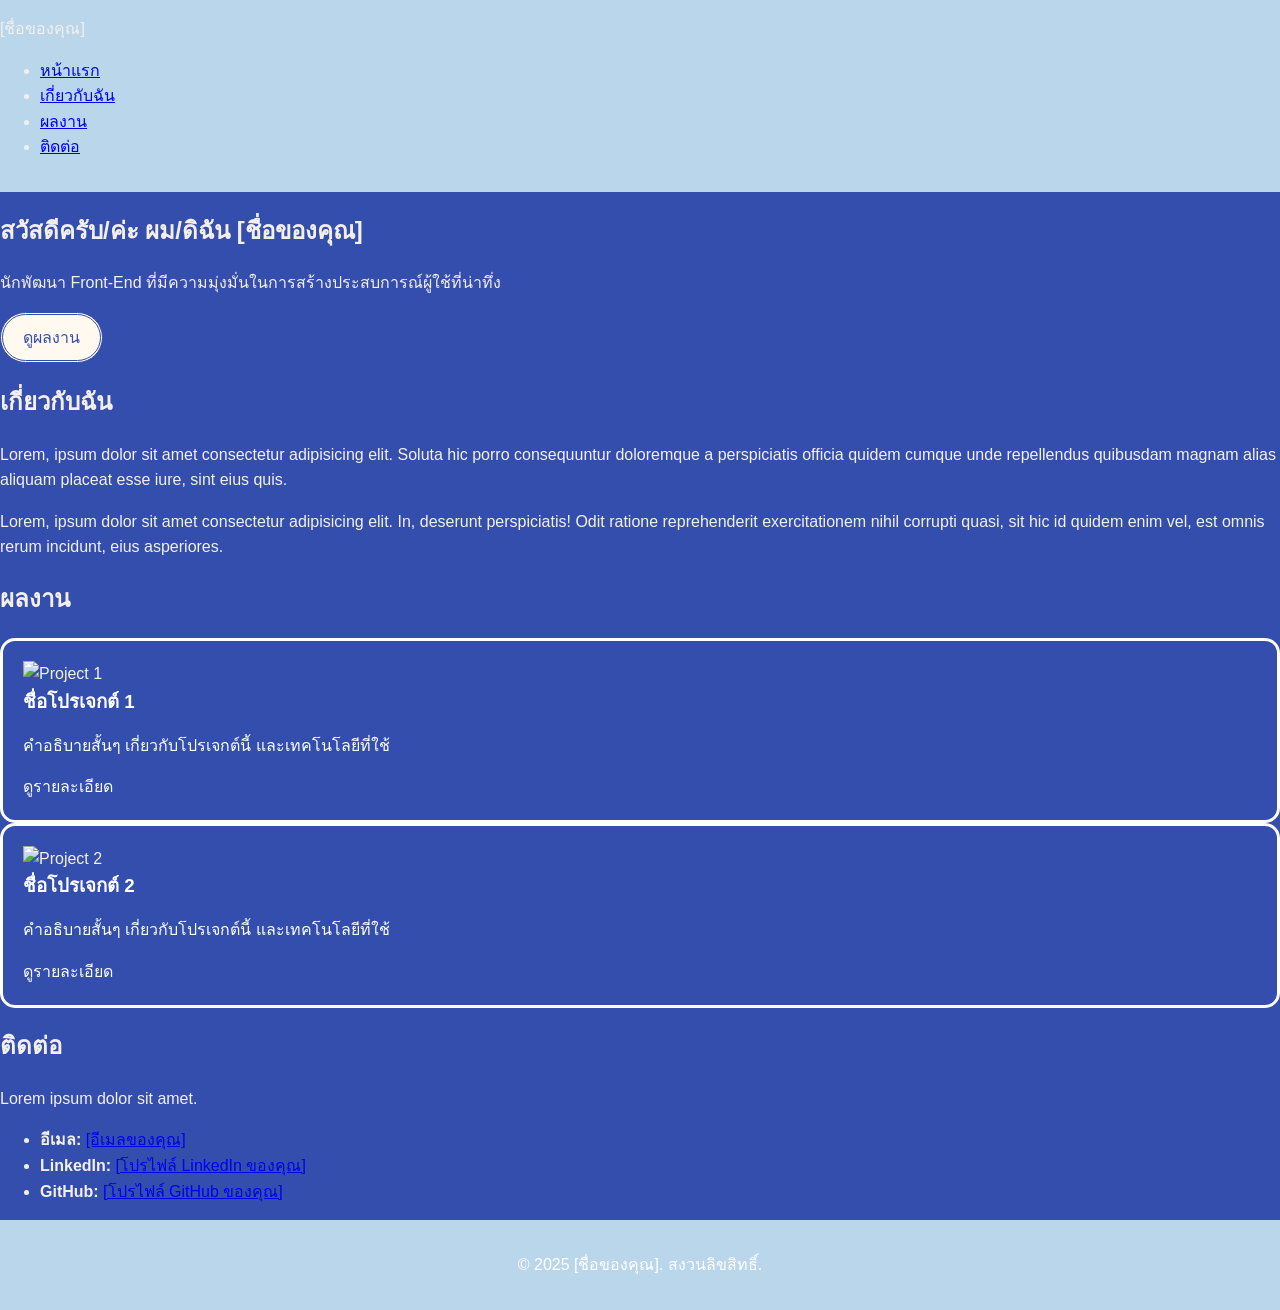
==== index.html @ f8483482 "Update index.html" ====
<!DOCTYPE html>
<html lang="th">
<head>
    <meta charset="UTF-8">
    <meta name="viewport" content="width=device-width, initial-scale=1.0">
    <title>Portfolio ของ [ชื่อของคุณ]</title>
    <link rel="stylesheet" href="Style.css">
</head>
<body>
    <header>
        <nav>
            <div class="logo">[ชื่อของคุณ]</div>
            <ul>
                <li><a href="#home" class="active">หน้าแรก</a></li>
                <li><a href="#about">เกี่ยวกับฉัน</a></li>
                <li><a href="#portfolio">ผลงาน</a></li>
                <li><a href="#contact">ติดต่อ</a></li>
            </ul>
        </nav>
    </header>

    <main>
        <section id="home" class="hero">
            <div class="hero-content">
                <h1>สวัสดีครับ/ค่ะ ผม/ดิฉัน [ชื่อของคุณ]</h1>
                <p>นักพัฒนา Front-End ที่มีความมุ่งมั่นในการสร้างประสบการณ์ผู้ใช้ที่น่าทึ่ง</p>
                <a href="#portfolio" class="button">ดูผลงาน</a>
            </div>
        </section>

        <section id="about" class="about">
            <h2>เกี่ยวกับฉัน</h2>
            <p>Lorem, ipsum dolor sit amet consectetur adipisicing elit. Soluta hic porro consequuntur doloremque a perspiciatis officia quidem cumque unde repellendus quibusdam magnam alias aliquam placeat esse iure, sint eius quis.</p>
            <p>Lorem, ipsum dolor sit amet consectetur adipisicing elit. In, deserunt perspiciatis! Odit ratione reprehenderit exercitationem nihil corrupti quasi, sit hic id quidem enim vel, est omnis rerum incidunt, eius asperiores.</p>
            </section>

        <section id="portfolio" class="portfolio">
            <h2>ผลงาน</h2>
            <div class="projects-grid">
                <div class="project-card">
                    <img src="placeholder.png" alt="Project 1">
                    <h3>ชื่อโปรเจกต์ 1</h3>
                    <p>คำอธิบายสั้นๆ เกี่ยวกับโปรเจกต์นี้ และเทคโนโลยีที่ใช้</p>
                    <a href="#" target="_blank">ดูรายละเอียด</a> </div>
                <div class="project-card">
                    <img src="placeholder.png" alt="Project 2">
                    <h3>ชื่อโปรเจกต์ 2</h3>
                    <p>คำอธิบายสั้นๆ เกี่ยวกับโปรเจกต์นี้ และเทคโนโลยีที่ใช้</p>
                    <a href="#" target="_blank">ดูรายละเอียด</a> </div>
                </div>
        </section>

        <section id="contact" class="contact">
            <h2>ติดต่อ</h2>
            <p>Lorem ipsum dolor sit amet.</p>
            <ul>
                <li><strong>อีเมล:</strong> <a href="mailto:[อีเมลของคุณ]">[อีเมลของคุณ]</a></li>
                <li><strong>LinkedIn:</strong> <a href="[ลิงก์ LinkedIn ของคุณ]" target="_blank">[โปรไฟล์ LinkedIn ของคุณ]</a></li>
                <li><strong>GitHub:</strong> <a href="[ลิงก์ GitHub ของคุณ]" target="_blank">[โปรไฟล์ GitHub ของคุณ]</a></li>
                </ul>
        </section>
    </main>

    <footer>
        <p>&copy; 2025 [ชื่อของคุณ]. สงวนลิขสิทธิ์.</p>
    </footer>

    <script>
        // JavaScript สำหรับการ Highlight Navigation
        const navLinks = document.querySelectorAll('nav ul li a');

        navLinks.forEach(link => {
            link.addEventListener('click', function(event) {
                // ลบ class 'active' จากลิงก์ทั้งหมด
                navLinks.forEach(otherLink => otherLink.classList.remove('active'));
                // เพิ่ม class 'active' ให้กับลิงก์ที่ถูกคลิก
                this.classList.add('active');

                // หากต้องการให้เลื่อนไปยังส่วนต่างๆ เมื่อคลิกที่ Nav Bar (Smooth Scrolling)
                const targetId = this.getAttribute('href');
                const targetElement = document.querySelector(targetId);
                if (targetElement) {
                    event.preventDefault(); // ป้องกันการกระโดดไปยังตำแหน่งทันที
                    targetElement.scrollIntoView({ behavior: 'smooth' });
                }
            });
        });

        // Highlight Nav Bar เมื่อเลื่อนหน้าจอ (Optional)
        window.addEventListener('scroll', () => {
            const sections = document.querySelectorAll('section');
            const navHeight = document.querySelector('nav').offsetHeight;
            const scrollY = window.scrollY;

            sections.forEach(section => {
                const sectionTop = section.offsetTop - navHeight;
                const sectionHeight = section.offsetHeight;
                const sectionId = section.getAttribute('id');
                const correspondingLink = document.querySelector(`nav ul li a[href="#${sectionId}"]`);

                if (scrollY >= sectionTop && scrollY < sectionTop + sectionHeight) {
                    navLinks.forEach(link => link.classList.remove('active'));
                    if (correspondingLink) {
                        correspondingLink.classList.add('active');
                    }
                }
            });
        });
    </script>
</body>
</html>
---- Style.css ----
*{
    box-sizing: border-box;
}

body {
    font-family: "Oswald", sans-serif;
    margin: 0;
    padding: 0;
    background-color: #334eac;
    color: #F5EfEb;
    line-height: 1.6;
    overflow-x: hidden;
}

.container {
    max-width: 1200px;
    margin: 0 auto;
    padding: 20px
}

header {
    background-color: #bad6eb;
    padding: 1rem 0;
    position: sticky;
    top: 0;
    z-index: 100;
}

.navbar ul {
    list-style: none;
    margin: 0;
    display:flex;
}

.navbar ul li {
    margin: 0 13px
}

.navbar ul li a {
    color: #ffffff;
    text-decoration: none;
    border-radius: 5px;
    background-color: 0.3s ease;
}

.navbar ul li a:hover {
    color: #334eac;
}

.navbar ul li.active a {
    color:#334eac;
}

.icon {
    margin-left: auto;
}

.icon img{
    display: grid;
    width: 50px;
    height: 50px;
    border-radius: 50px;
    text-align: right;
}

.main-home { 
    background-color: #fff9ef;
    padding: 80px 0;
    text-align: center;
}

.main-home h1 {
    color: #334eac;
    font-size: 2.5rem;
    margin-bottom: 15px;
}

.main-home p {
    font-size: 1.1rem;
    color: #bad6eb;
    margin-bottom: 15px;    
}

.button {
    display: inline-block;
    background-color: #fff9ef;
    color: #334eac;
    padding: 10px 20px;
    text-decoration: none;
    border-style:double;
    border-radius: 50px;
    border-color: #334eac;
}

.button:hover {
    background-color: #334eac;
    color: #ffffff;
    border-style: double;
    border-color: #ffffff;
    border-radius: 50px;
}

.main-work {
    padding: 60px 0;
    color: #ffffff;
    text-align: center;
    font-size: 1.5rem;
}

.main-contact h2,
.main-about h2,
.main-more h2 {
    text-align: center;
    margin-bottom: 20px;
    font-size: 2rem;
    color:#334eac;
}

.project-grid {
    display: grid;
    grid-template-columns: repeat(2, 1fr);
    gap: 30px;
    margin-top: 20px;
}

.project-card {
    background-color: #334eac;
    border-color: #ffffff;
    border-style: solid;
    padding: 20px;
    border-radius: 15px;
}

.project-card h3 {
    color: #ffffff;
    margin-top: 0;
    margin-bottom: 10px;
}

.project-card p {
    color: #ffffff;
}

.project-card a {
    text-decoration: none;
    color: #ffffff;
}

.project-card a:hover {
    color: #bad6eb;
}

.project-picture img{
    border-radius: 20px;
    max-width: 100%;
    height: 300px;
    text-align: center;
}

.main-about {
    padding: 60px 0;
    background-color: #ffffff;
    color: #334eac;
}

.main-about .container p {
    line-height: 1.8;
}

footer {
    background-color: #bad6eb;
    color: #ffffff;
    text-align: center;
    padding: 1rem ;
    bottom: 0;
    width: 100%;
}

.main-contact ul{
    list-style: none;
    padding: 0;
    margin: 0;
    justify-content: center;
    text-align: center;
}

.main-contact ul li a{
    text-decoration: none;
    color: #334eac
}

.main-contact {
    background-color: #ffffff;
}

.main-contact ul li a:hover {
    color: #bad6eb;
}
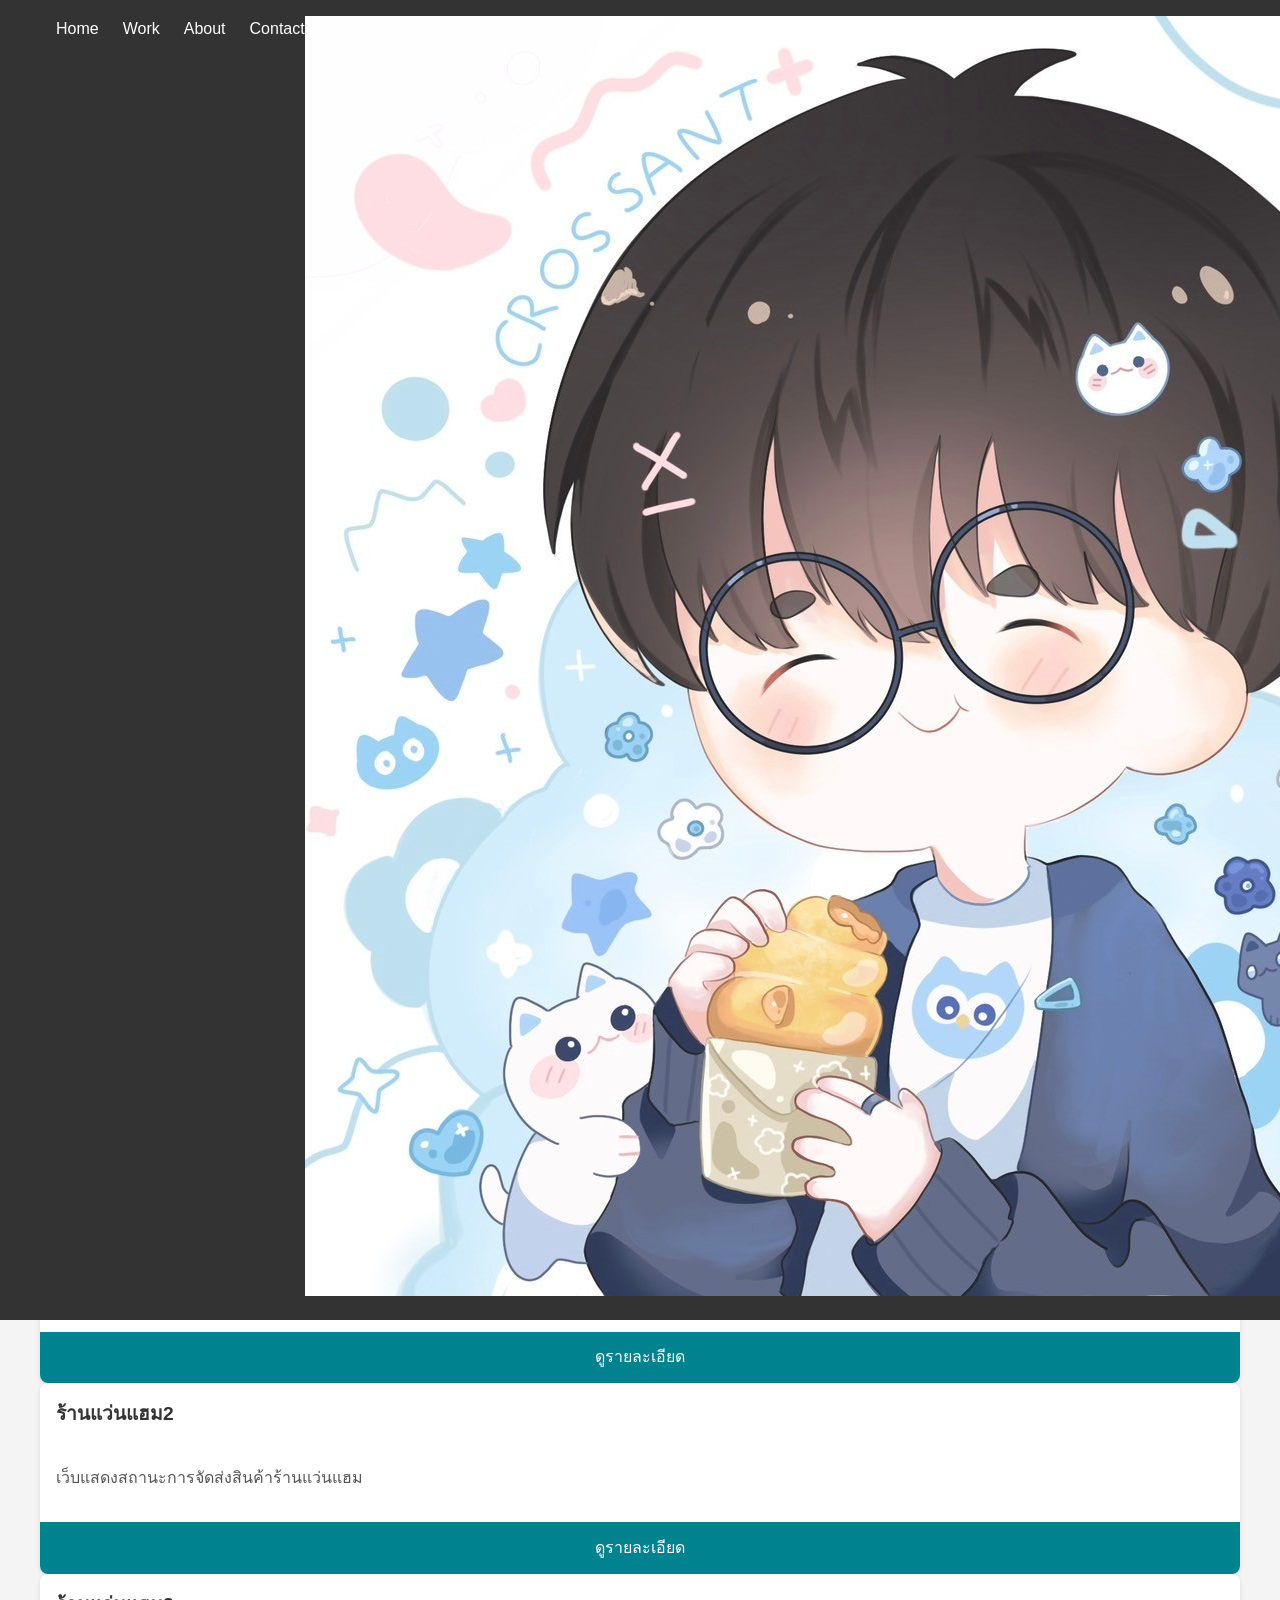
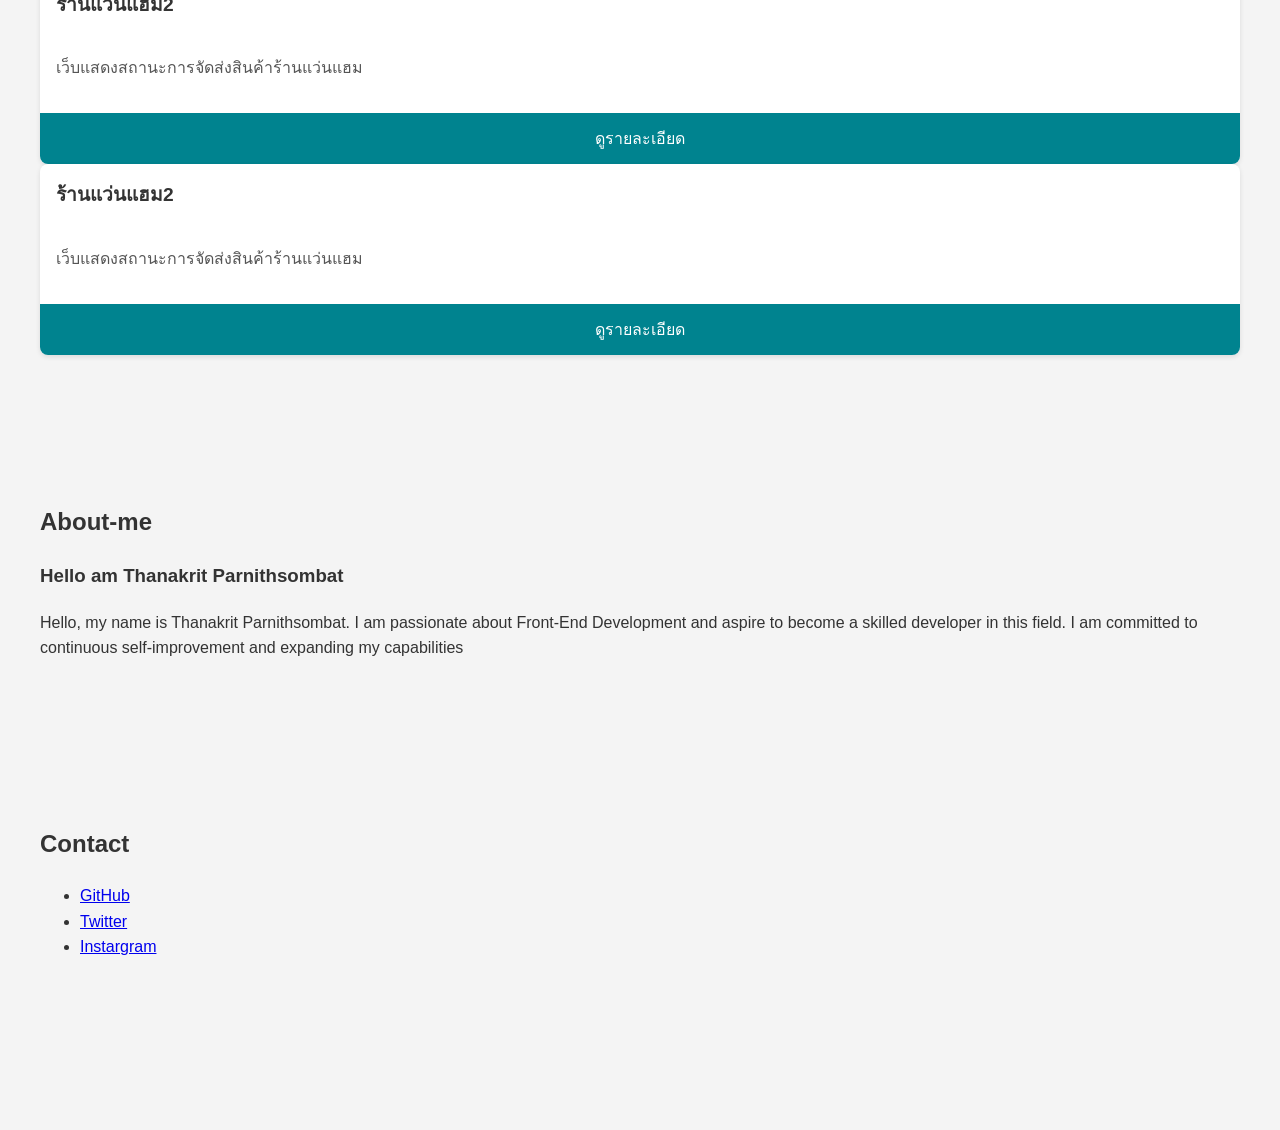
==== commit ffee3771: "Update index.html" ====
--- a/index.html
+++ b/index.html
@@ -1,111 +1,115 @@
 <!DOCTYPE html>
-<html lang="th">
+<html lang="en">
 <head>
     <meta charset="UTF-8">
     <meta name="viewport" content="width=device-width, initial-scale=1.0">
-    <title>Portfolio ของ [ชื่อของคุณ]</title>
     <link rel="stylesheet" href="Style.css">
+    <title>Portfolio</title>
 </head>
 <body>
     <header>
-        <nav>
-            <div class="logo">[ชื่อของคุณ]</div>
+        <nav class="navbar">
             <ul>
-                <li><a href="#home" class="active">หน้าแรก</a></li>
-                <li><a href="#about">เกี่ยวกับฉัน</a></li>
-                <li><a href="#portfolio">ผลงาน</a></li>
-                <li><a href="#contact">ติดต่อ</a></li>
+                <li><a href="#home">Home</a></li>
+                <li><a href="#work">Work</a></li>
+                <li><a href="#about">About</a></li>
+                <li><a href="#contact">Contact</a></li>
+                <div class="icon">
+                    <img src="Profile.jpg" alt="">
+                </div>
             </ul>
         </nav>
     </header>
 
     <main>
-        <section id="home" class="hero">
-            <div class="hero-content">
-                <h1>สวัสดีครับ/ค่ะ ผม/ดิฉัน [ชื่อของคุณ]</h1>
-                <p>นักพัฒนา Front-End ที่มีความมุ่งมั่นในการสร้างประสบการณ์ผู้ใช้ที่น่าทึ่ง</p>
-                <a href="#portfolio" class="button">ดูผลงาน</a>
+
+        <section id="home" class="main-home">
+            <div class="container">
+                <h1>Hello This My Portfolio</h1>
+                <p>I am eager to pursue a career as a Front-End Developer and am committed to continuous learning and skill enhancement.</p>
+                <a href="#work" class="button">ผลงาน</a>
+            </div>
+        </section>  
+    
+        <section id="work" class="main-work">
+            <h2>My Project</h2>
+            <div class="container">
+                <div class="project-grid">
+                    <div class="project-card">
+                        <h3>ร้านแว่นแฮม</h3>
+                        <div class="project-picture">
+                            <img src="image.png" alt="" >
+                        </div>
+                        <p>เว็บแสดงสถานะการจัดส่งสินค้าร้านแว่นแฮม</p>
+                        <a href="https://surl.lu/mtkzwb">ดูรายละเอียด</a>
+                    </div>
+                    <div class="project-card">
+                        <h3>ร้านแว่นแฮม2</h3>
+                        <p>เว็บแสดงสถานะการจัดส่งสินค้าร้านแว่นแฮม</p>
+                        <a href="">ดูรายละเอียด</a>
+                    </div>
+                    <div class="project-card">
+                        <h3>ร้านแว่นแฮม2</h3>
+                        <p>เว็บแสดงสถานะการจัดส่งสินค้าร้านแว่นแฮม</p>
+                        <a href="">ดูรายละเอียด</a>
+                    </div>
+                    <div class="project-card">
+                        <h3>ร้านแว่นแฮม2</h3>
+                        <p>เว็บแสดงสถานะการจัดส่งสินค้าร้านแว่นแฮม</p>
+                        <a href="">ดูรายละเอียด</a>
+                    </div>
+                </div>
             </div>
         </section>
-
-        <section id="about" class="about">
-            <h2>เกี่ยวกับฉัน</h2>
-            <p>Lorem, ipsum dolor sit amet consectetur adipisicing elit. Soluta hic porro consequuntur doloremque a perspiciatis officia quidem cumque unde repellendus quibusdam magnam alias aliquam placeat esse iure, sint eius quis.</p>
-            <p>Lorem, ipsum dolor sit amet consectetur adipisicing elit. In, deserunt perspiciatis! Odit ratione reprehenderit exercitationem nihil corrupti quasi, sit hic id quidem enim vel, est omnis rerum incidunt, eius asperiores.</p>
-            </section>
-
-        <section id="portfolio" class="portfolio">
-            <h2>ผลงาน</h2>
-            <div class="projects-grid">
-                <div class="project-card">
-                    <img src="placeholder.png" alt="Project 1">
-                    <h3>ชื่อโปรเจกต์ 1</h3>
-                    <p>คำอธิบายสั้นๆ เกี่ยวกับโปรเจกต์นี้ และเทคโนโลยีที่ใช้</p>
-                    <a href="#" target="_blank">ดูรายละเอียด</a> </div>
-                <div class="project-card">
-                    <img src="placeholder.png" alt="Project 2">
-                    <h3>ชื่อโปรเจกต์ 2</h3>
-                    <p>คำอธิบายสั้นๆ เกี่ยวกับโปรเจกต์นี้ และเทคโนโลยีที่ใช้</p>
-                    <a href="#" target="_blank">ดูรายละเอียด</a> </div>
-                </div>
+    
+        <section id="about" class="main-about">
+            <div class="container">
+                <h2>About-me</h2>
+                <h3>Hello am Thanakrit Parnithsombat</h3>
+                <p>Hello, my name is Thanakrit Parnithsombat. 
+                    I am passionate about Front-End Development and aspire to become a 
+                    skilled developer in this field. I am committed to continuous self-improvement 
+                    and expanding my capabilities</p>
+            </div>
         </section>
-
-        <section id="contact" class="contact">
-            <h2>ติดต่อ</h2>
-            <p>Lorem ipsum dolor sit amet.</p>
-            <ul>
-                <li><strong>อีเมล:</strong> <a href="mailto:[อีเมลของคุณ]">[อีเมลของคุณ]</a></li>
-                <li><strong>LinkedIn:</strong> <a href="[ลิงก์ LinkedIn ของคุณ]" target="_blank">[โปรไฟล์ LinkedIn ของคุณ]</a></li>
-                <li><strong>GitHub:</strong> <a href="[ลิงก์ GitHub ของคุณ]" target="_blank">[โปรไฟล์ GitHub ของคุณ]</a></li>
+ 
+        <section id="contact" class="main-contact">
+            <div class="container">
+                <h2>Contact</h2>
+                <ul>
+                    <li><a href="https://github.com/SEAOtter25">GitHub</a></li>
+                    <li><a href="https://x.com/_SEA_0tter">Twitter</a></li>
+                    <li><a href="https://www.instagram.com/most_th.p/">Instargram</a></li>
                 </ul>
+            </div>
         </section>
+    
     </main>
 
     <footer>
-        <p>&copy; 2025 [ชื่อของคุณ]. สงวนลิขสิทธิ์.</p>
+        <div class="container">
+            <p>&copy; 2025 Thanakrit.All rights reserved.</p>
+        </div>
     </footer>
 
     <script>
-        // JavaScript สำหรับการ Highlight Navigation
-        const navLinks = document.querySelectorAll('nav ul li a');
+        const navLinks = document.querySelectorAll('.navbar a');
 
         navLinks.forEach(link => {
-            link.addEventListener('click', function(event) {
-                // ลบ class 'active' จากลิงก์ทั้งหมด
-                navLinks.forEach(otherLink => otherLink.classList.remove('active'));
-                // เพิ่ม class 'active' ให้กับลิงก์ที่ถูกคลิก
-                this.classList.add('active');
-
-                // หากต้องการให้เลื่อนไปยังส่วนต่างๆ เมื่อคลิกที่ Nav Bar (Smooth Scrolling)
-                const targetId = this.getAttribute('href');
-                const targetElement = document.querySelector(targetId);
-                if (targetElement) {
-                    event.preventDefault(); // ป้องกันการกระโดดไปยังตำแหน่งทันที
-                    targetElement.scrollIntoView({ behavior: 'smooth' });
-                }
+            link.addEventListener('click', function() {
+                navLinks.forEach(otherLink => {
+                    otherLink.parentElement.classList.remove('active');
+                });
+                this.parentElement.classList.add('active');
             });
         });
-
-        // Highlight Nav Bar เมื่อเลื่อนหน้าจอ (Optional)
-        window.addEventListener('scroll', () => {
-            const sections = document.querySelectorAll('section');
-            const navHeight = document.querySelector('nav').offsetHeight;
-            const scrollY = window.scrollY;
-
-            sections.forEach(section => {
-                const sectionTop = section.offsetTop - navHeight;
-                const sectionHeight = section.offsetHeight;
-                const sectionId = section.getAttribute('id');
-                const correspondingLink = document.querySelector(`nav ul li a[href="#${sectionId}"]`);
-
-                if (scrollY >= sectionTop && scrollY < sectionTop + sectionHeight) {
-                    navLinks.forEach(link => link.classList.remove('active'));
-                    if (correspondingLink) {
-                        correspondingLink.classList.add('active');
-                    }
-                }
-            });
+        document.addEventListener('DOMContentLoaded', () => {
+            const aboutLink = document.querySelector('.navbar li a[href="#home"]');
+            if (aboutLink) {
+                aboutLink.parentElement.classList.add('active');
+            }
         });
     </script>
+    
 </body>
 </html>
--- a/Style.css
+++ b/Style.css
@@ -1,198 +1,218 @@
-*{
-    box-sizing: border-box;
-}
-
 body {
-    font-family: "Oswald", sans-serif;
+    font-family: 'Segoe UI', Tahoma, Geneva, Verdana, sans-serif;
     margin: 0;
     padding: 0;
-    background-color: #334eac;
-    color: #F5EfEb;
+    background-color: #f4f4f4;
+    color: #333;
     line-height: 1.6;
-    overflow-x: hidden;
-}
-
-.container {
-    max-width: 1200px;
-    margin: 0 auto;
-    padding: 20px
 }
 
 header {
-    background-color: #bad6eb;
+    background-color: #333;
+    color: #fff;
     padding: 1rem 0;
-    position: sticky;
-    top: 0;
+    position: fixed;
+    width: 100%;
     z-index: 100;
 }
 
-.navbar ul {
-    list-style: none;
-    margin: 0;
-    display:flex;
-}
-
-.navbar ul li {
-    margin: 0 13px
-}
-
-.navbar ul li a {
-    color: #ffffff;
-    text-decoration: none;
-    border-radius: 5px;
-    background-color: 0.3s ease;
-}
-
-.navbar ul li a:hover {
-    color: #334eac;
-}
-
-.navbar ul li.active a {
-    color:#334eac;
-}
-
-.icon {
-    margin-left: auto;
-}
-
-.icon img{
-    display: grid;
-    width: 50px;
-    height: 50px;
-    border-radius: 50px;
-    text-align: right;
-}
-
-.main-home { 
-    background-color: #fff9ef;
-    padding: 80px 0;
-    text-align: center;
-}
-
-.main-home h1 {
-    color: #334eac;
-    font-size: 2.5rem;
-    margin-bottom: 15px;
-}
-
-.main-home p {
-    font-size: 1.1rem;
-    color: #bad6eb;
-    margin-bottom: 15px;    
-}
-
-.button {
-    display: inline-block;
-    background-color: #fff9ef;
-    color: #334eac;
-    padding: 10px 20px;
-    text-decoration: none;
-    border-style:double;
-    border-radius: 50px;
-    border-color: #334eac;
-}
-
-.button:hover {
-    background-color: #334eac;
-    color: #ffffff;
-    border-style: double;
-    border-color: #ffffff;
-    border-radius: 50px;
-}
-
-.main-work {
-    padding: 60px 0;
-    color: #ffffff;
-    text-align: center;
+nav {
+    display: flex;
+    justify-content: space-between;
+    align-items: center;
+    padding: 0 2rem;
+}
+
+.logo {
     font-size: 1.5rem;
-}
-
-.main-contact h2,
-.main-about h2,
-.main-more h2 {
-    text-align: center;
-    margin-bottom: 20px;
-    font-size: 2rem;
-    color:#334eac;
-}
-
-.project-grid {
-    display: grid;
-    grid-template-columns: repeat(2, 1fr);
-    gap: 30px;
-    margin-top: 20px;
-}
-
-.project-card {
-    background-color: #334eac;
-    border-color: #ffffff;
-    border-style: solid;
-    padding: 20px;
-    border-radius: 15px;
-}
-
-.project-card h3 {
-    color: #ffffff;
-    margin-top: 0;
-    margin-bottom: 10px;
-}
-
-.project-card p {
-    color: #ffffff;
-}
-
-.project-card a {
-    text-decoration: none;
-    color: #ffffff;
-}
-
-.project-card a:hover {
-    color: #bad6eb;
-}
-
-.project-picture img{
-    border-radius: 20px;
-    max-width: 100%;
-    height: 300px;
-    text-align: center;
-}
-
-.main-about {
-    padding: 60px 0;
-    background-color: #ffffff;
-    color: #334eac;
-}
-
-.main-about .container p {
-    line-height: 1.8;
-}
-
-footer {
-    background-color: #bad6eb;
-    color: #ffffff;
-    text-align: center;
-    padding: 1rem ;
-    bottom: 0;
-    width: 100%;
-}
-
-.main-contact ul{
+    font-weight: bold;
+}
+
+nav ul {
     list-style: none;
     padding: 0;
     margin: 0;
-    justify-content: center;
-    text-align: center;
-}
-
-.main-contact ul li a{
-    text-decoration: none;
-    color: #334eac
-}
-
-.main-contact {
-    background-color: #ffffff;
-}
-
-.main-contact ul li a:hover {
-    color: #bad6eb;
-}
+    display: flex;
+}
+
+nav ul li {
+    margin-left: 1.5rem;
+}
+
+nav ul li a {
+    color: #fff;
+    text-decoration: none;
+    transition: color 0.3s ease;
+}
+
+nav ul li a:hover,
+nav ul li a.active {
+    color: #fdd835; /* สีไฮไลท์ */
+}
+
+main {
+    padding-top: 60px; /* ชดเชยความสูงของ header ที่ fixed */
+}
+
+section {
+    padding: 4rem 2rem;
+    max-width: 1200px;
+    margin: 0 auto;
+}
+
+.hero {
+    background-color: #e0f7fa;
+    text-align: center;
+    padding: 6rem 2rem;
+}
+
+.hero-content h1 {
+    font-size: 2.5rem;
+    margin-bottom: 1rem;
+    color: #00838f;
+}
+
+.hero-content p {
+    font-size: 1.1rem;
+    color: #263238;
+    margin-bottom: 2rem;
+}
+
+.button {
+    display: inline-block;
+    background-color: #00838f;
+    color: #fff;
+    padding: 0.8rem 1.5rem;
+    text-decoration: none;
+    border-radius: 5px;
+    transition: background-color 0.3s ease;
+}
+
+.button:hover {
+    background-color: #005662;
+}
+
+.about h2,
+.portfolio h2,
+.contact h2 {
+    font-size: 2rem;
+    margin-bottom: 1.5rem;
+    text-align: center;
+}
+
+.projects-grid {
+    display: grid;
+    grid-template-columns: repeat(auto-fit, minmax(300px, 1fr));
+    gap: 2rem;
+    margin-top: 2rem;
+}
+
+.project-card {
+    background-color: #fff;
+    border-radius: 8px;
+    box-shadow: 0 2px 5px rgba(0, 0, 0, 0.1);
+    overflow: hidden;
+    transition: transform 0.3s ease-in-out;
+}
+
+.project-card:hover {
+    transform: translateY(-5px);
+}
+
+.project-card img {
+    width: 100%;
+    display: block;
+    height: auto; /* ปรับให้รูปภาพไม่ยืด */
+    aspect-ratio: 16 / 9; /* กำหนดอัตราส่วนภาพ (ถ้าต้องการ) */
+    object-fit: cover; /* ปรับให้รูปภาพครอบคลุมพื้นที่ */
+}
+
+.project-card h3 {
+    padding: 1rem;
+    margin-top: 0;
+    font-size: 1.2rem;
+}
+
+.project-card p {
+    padding: 0 1rem 1rem;
+    color: #555;
+}
+
+.project-card a {
+    display: block;
+    background-color: #00838f;
+    color: #fff;
+    text-align: center;
+    padding: 0.8rem 0;
+    text-decoration: none;
+    transition: background-color 0.3s ease;
+}
+
+.project-card a:hover {
+    background-color: #005662;
+}
+
+.contact ul {
+    list-style: none;
+    padding: 0;
+    text-align: center;
+}
+
+.contact ul li {
+    margin-bottom: 1rem;
+}
+
+.contact ul li a {
+    color: #00838f;
+    text-decoration: none;
+    transition: color 0.3s ease;
+}
+
+.contact ul li a:hover {
+    color: #005662;
+}
+
+footer {
+    background-color: #333;
+    color: #fff;
+    text-align: center;
+    padding: 1rem 0;
+    position: sticky; /* หรือ fixed แล้วแต่ความต้องการ */
+    bottom: 0;
+    width: 100%;
+}
+
+/* Responsive Design */
+@media (max-width: 768px) {
+    nav {
+        flex-direction: column;
+        align-items: flex-start;
+        padding: 1rem;
+    }
+
+    .logo {
+        margin-bottom: 1rem;
+    }
+
+    nav ul {
+        flex-direction: column;
+        width: 100%;
+    }
+
+    nav ul li {
+        margin-left: 0;
+        margin-bottom: 0.5rem;
+    }
+
+    .hero {
+        padding: 4rem 1rem;
+    }
+
+    .hero-content h1 {
+        font-size: 2rem;
+    }
+
+    .projects-grid {
+        grid-template-columns: 1fr;
+    }
+}
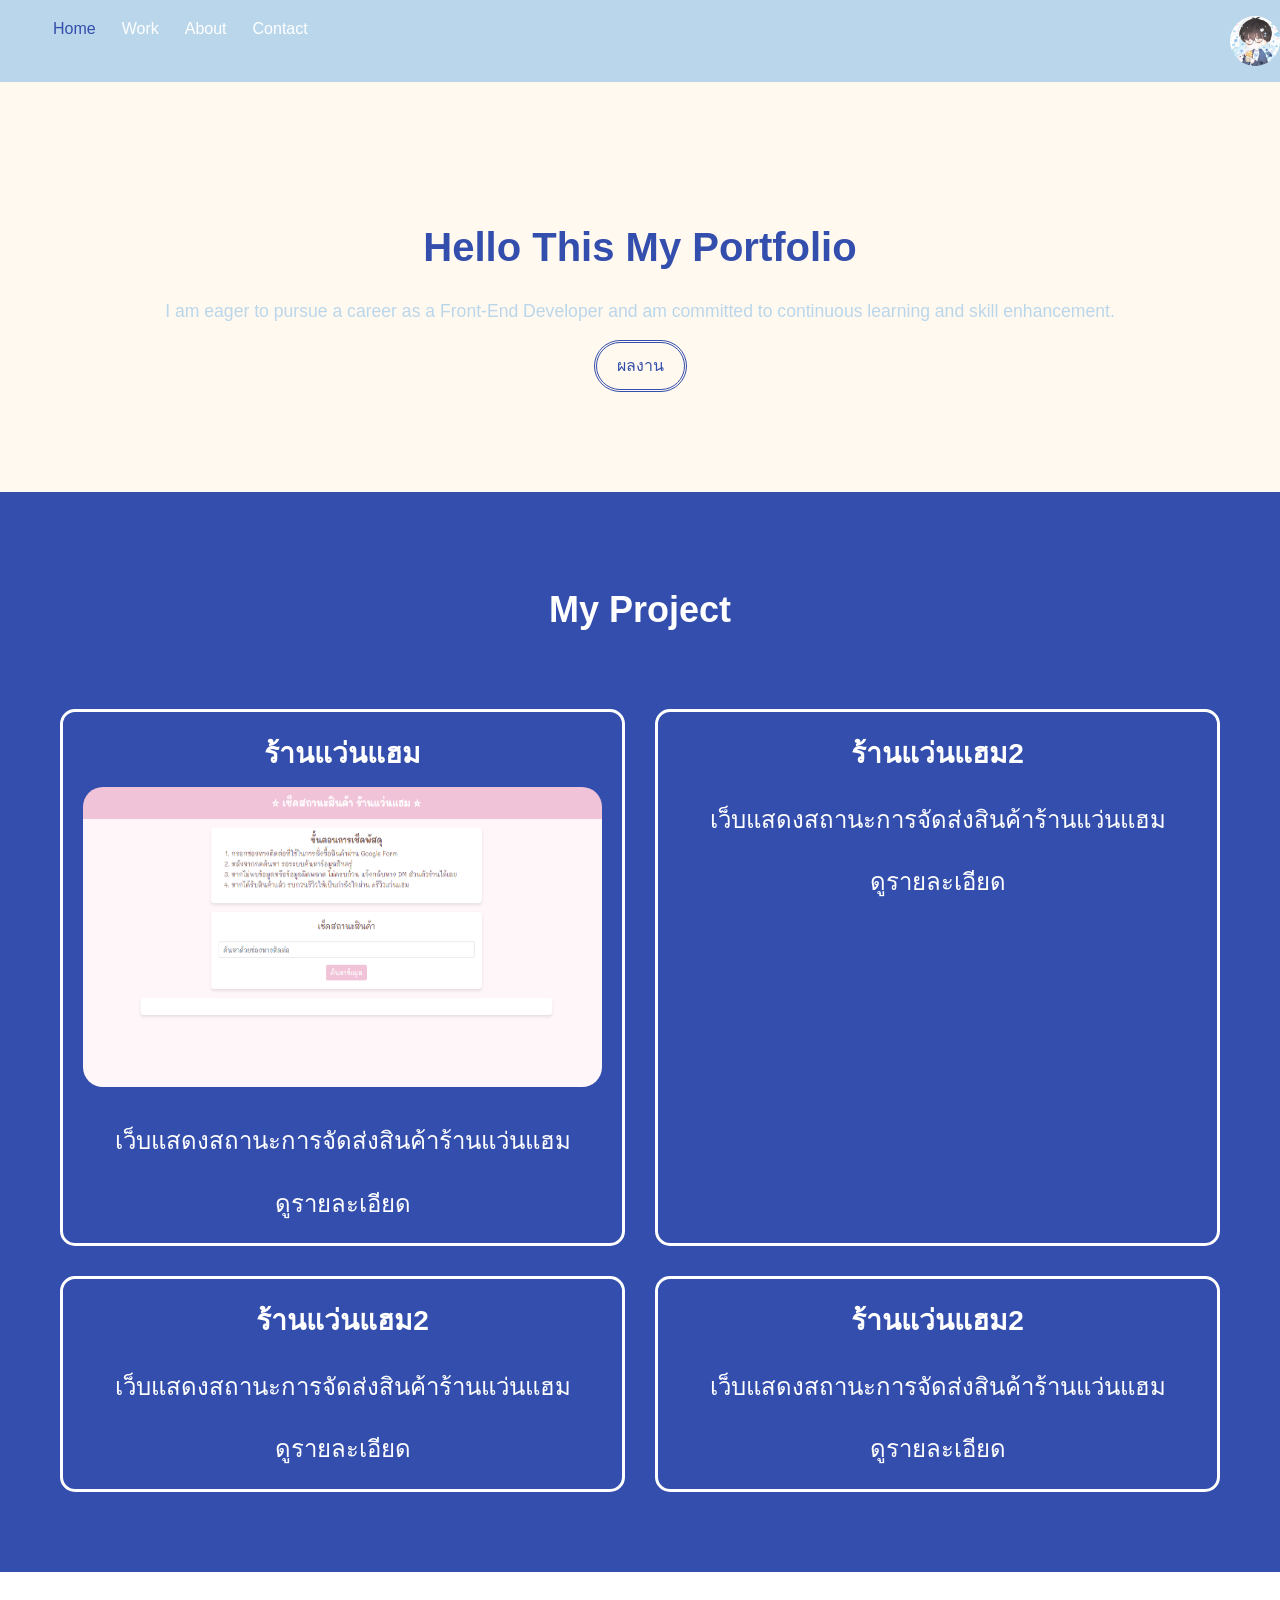
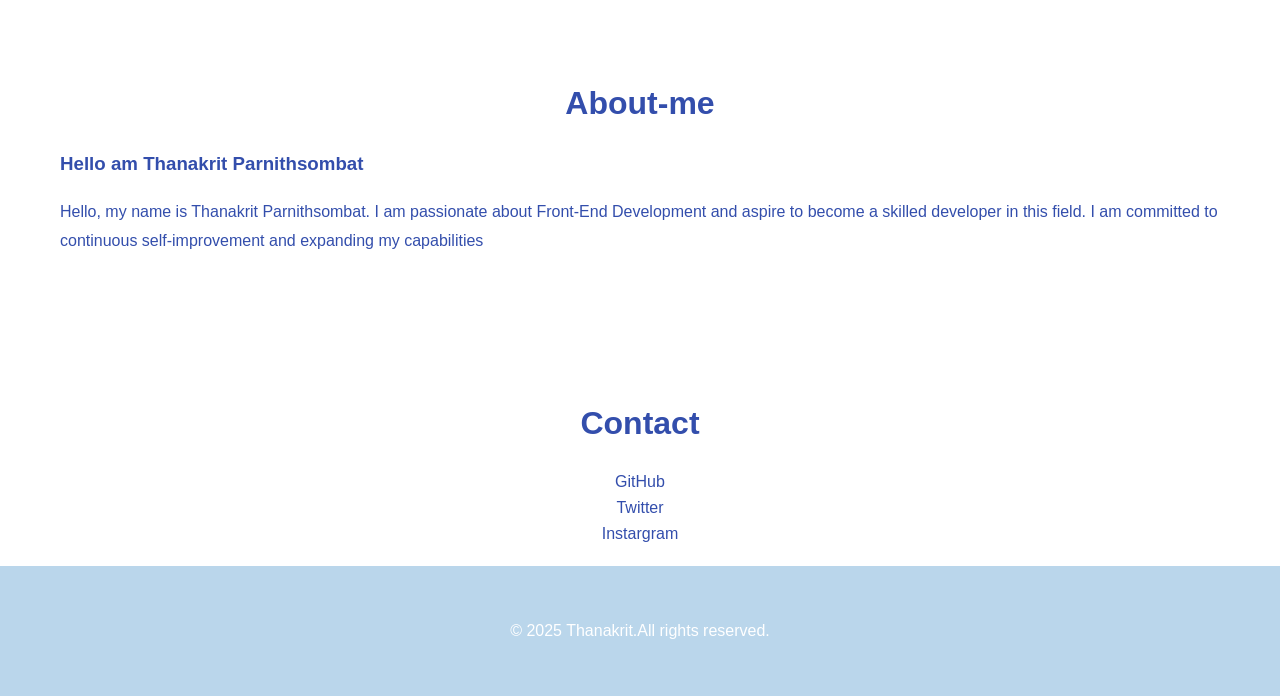
==== commit 94d74531: "Add files via upload" ====
--- a/index.html
+++ b/index.html
@@ -112,4 +112,4 @@
     </script>
     
 </body>
-</html>
+</html>
--- a/Style.css
+++ b/Style.css
@@ -1,218 +1,198 @@
+*{
+    box-sizing: border-box;
+}
+
 body {
-    font-family: 'Segoe UI', Tahoma, Geneva, Verdana, sans-serif;
+    font-family: "Oswald", sans-serif;
     margin: 0;
     padding: 0;
-    background-color: #f4f4f4;
-    color: #333;
+    background-color: #334eac;
+    color: #F5EfEb;
     line-height: 1.6;
+    overflow-x: hidden;
+}
+
+.container {
+    max-width: 1200px;
+    margin: 0 auto;
+    padding: 20px
 }
 
 header {
-    background-color: #333;
-    color: #fff;
+    background-color: #bad6eb;
     padding: 1rem 0;
-    position: fixed;
-    width: 100%;
+    position: sticky;
+    top: 0;
     z-index: 100;
 }
 
-nav {
-    display: flex;
-    justify-content: space-between;
-    align-items: center;
-    padding: 0 2rem;
+.navbar ul {
+    list-style: none;
+    margin: 0;
+    display:flex;
 }
 
-.logo {
-    font-size: 1.5rem;
-    font-weight: bold;
+.navbar ul li {
+    margin: 0 13px
 }
 
-nav ul {
-    list-style: none;
-    padding: 0;
-    margin: 0;
-    display: flex;
+.navbar ul li a {
+    color: #ffffff;
+    text-decoration: none;
+    border-radius: 5px;
+    background-color: 0.3s ease;
 }
 
-nav ul li {
-    margin-left: 1.5rem;
+.navbar ul li a:hover {
+    color: #334eac;
 }
 
-nav ul li a {
-    color: #fff;
-    text-decoration: none;
-    transition: color 0.3s ease;
+.navbar ul li.active a {
+    color:#334eac;
 }
 
-nav ul li a:hover,
-nav ul li a.active {
-    color: #fdd835; /* สีไฮไลท์ */
+.icon {
+    margin-left: auto;
 }
 
-main {
-    padding-top: 60px; /* ชดเชยความสูงของ header ที่ fixed */
+.icon img{
+    display: grid;
+    width: 50px;
+    height: 50px;
+    border-radius: 50px;
+    text-align: right;
 }
 
-section {
-    padding: 4rem 2rem;
-    max-width: 1200px;
-    margin: 0 auto;
+.main-home { 
+    background-color: #fff9ef;
+    padding: 80px 0;
+    text-align: center;
 }
 
-.hero {
-    background-color: #e0f7fa;
-    text-align: center;
-    padding: 6rem 2rem;
+.main-home h1 {
+    color: #334eac;
+    font-size: 2.5rem;
+    margin-bottom: 15px;
 }
 
-.hero-content h1 {
-    font-size: 2.5rem;
-    margin-bottom: 1rem;
-    color: #00838f;
-}
-
-.hero-content p {
+.main-home p {
     font-size: 1.1rem;
-    color: #263238;
-    margin-bottom: 2rem;
+    color: #bad6eb;
+    margin-bottom: 15px;    
 }
 
 .button {
     display: inline-block;
-    background-color: #00838f;
-    color: #fff;
-    padding: 0.8rem 1.5rem;
+    background-color: #fff9ef;
+    color: #334eac;
+    padding: 10px 20px;
     text-decoration: none;
-    border-radius: 5px;
-    transition: background-color 0.3s ease;
+    border-style:double;
+    border-radius: 50px;
+    border-color: #334eac;
 }
 
 .button:hover {
-    background-color: #005662;
+    background-color: #334eac;
+    color: #ffffff;
+    border-style: double;
+    border-color: #ffffff;
+    border-radius: 50px;
 }
 
-.about h2,
-.portfolio h2,
-.contact h2 {
+.main-work {
+    padding: 60px 0;
+    color: #ffffff;
+    text-align: center;
+    font-size: 1.5rem;
+}
+
+.main-contact h2,
+.main-about h2,
+.main-more h2 {
+    text-align: center;
+    margin-bottom: 20px;
     font-size: 2rem;
-    margin-bottom: 1.5rem;
+    color:#334eac;
+}
+
+.project-grid {
+    display: grid;
+    grid-template-columns: repeat(2, 1fr);
+    gap: 30px;
+    margin-top: 20px;
+}
+
+.project-card {
+    background-color: #334eac;
+    border-color: #ffffff;
+    border-style: solid;
+    padding: 20px;
+    border-radius: 15px;
+}
+
+.project-card h3 {
+    color: #ffffff;
+    margin-top: 0;
+    margin-bottom: 10px;
+}
+
+.project-card p {
+    color: #ffffff;
+}
+
+.project-card a {
+    text-decoration: none;
+    color: #ffffff;
+}
+
+.project-card a:hover {
+    color: #bad6eb;
+}
+
+.project-picture img{
+    border-radius: 20px;
+    max-width: 100%;
+    height: 300px;
     text-align: center;
 }
 
-.projects-grid {
-    display: grid;
-    grid-template-columns: repeat(auto-fit, minmax(300px, 1fr));
-    gap: 2rem;
-    margin-top: 2rem;
+.main-about {
+    padding: 60px 0;
+    background-color: #ffffff;
+    color: #334eac;
 }
 
-.project-card {
-    background-color: #fff;
-    border-radius: 8px;
-    box-shadow: 0 2px 5px rgba(0, 0, 0, 0.1);
-    overflow: hidden;
-    transition: transform 0.3s ease-in-out;
-}
-
-.project-card:hover {
-    transform: translateY(-5px);
-}
-
-.project-card img {
-    width: 100%;
-    display: block;
-    height: auto; /* ปรับให้รูปภาพไม่ยืด */
-    aspect-ratio: 16 / 9; /* กำหนดอัตราส่วนภาพ (ถ้าต้องการ) */
-    object-fit: cover; /* ปรับให้รูปภาพครอบคลุมพื้นที่ */
-}
-
-.project-card h3 {
-    padding: 1rem;
-    margin-top: 0;
-    font-size: 1.2rem;
-}
-
-.project-card p {
-    padding: 0 1rem 1rem;
-    color: #555;
-}
-
-.project-card a {
-    display: block;
-    background-color: #00838f;
-    color: #fff;
-    text-align: center;
-    padding: 0.8rem 0;
-    text-decoration: none;
-    transition: background-color 0.3s ease;
-}
-
-.project-card a:hover {
-    background-color: #005662;
-}
-
-.contact ul {
-    list-style: none;
-    padding: 0;
-    text-align: center;
-}
-
-.contact ul li {
-    margin-bottom: 1rem;
-}
-
-.contact ul li a {
-    color: #00838f;
-    text-decoration: none;
-    transition: color 0.3s ease;
-}
-
-.contact ul li a:hover {
-    color: #005662;
+.main-about .container p {
+    line-height: 1.8;
 }
 
 footer {
-    background-color: #333;
-    color: #fff;
+    background-color: #bad6eb;
+    color: #ffffff;
     text-align: center;
-    padding: 1rem 0;
-    position: sticky; /* หรือ fixed แล้วแต่ความต้องการ */
+    padding: 1rem ;
     bottom: 0;
     width: 100%;
 }
 
-/* Responsive Design */
-@media (max-width: 768px) {
-    nav {
-        flex-direction: column;
-        align-items: flex-start;
-        padding: 1rem;
-    }
+.main-contact ul{
+    list-style: none;
+    padding: 0;
+    margin: 0;
+    justify-content: center;
+    text-align: center;
+}
 
-    .logo {
-        margin-bottom: 1rem;
-    }
+.main-contact ul li a{
+    text-decoration: none;
+    color: #334eac
+}
 
-    nav ul {
-        flex-direction: column;
-        width: 100%;
-    }
+.main-contact {
+    background-color: #ffffff;
+}
 
-    nav ul li {
-        margin-left: 0;
-        margin-bottom: 0.5rem;
-    }
-
-    .hero {
-        padding: 4rem 1rem;
-    }
-
-    .hero-content h1 {
-        font-size: 2rem;
-    }
-
-    .projects-grid {
-        grid-template-columns: 1fr;
-    }
-}
+.main-contact ul li a:hover {
+    color: #bad6eb;
+}
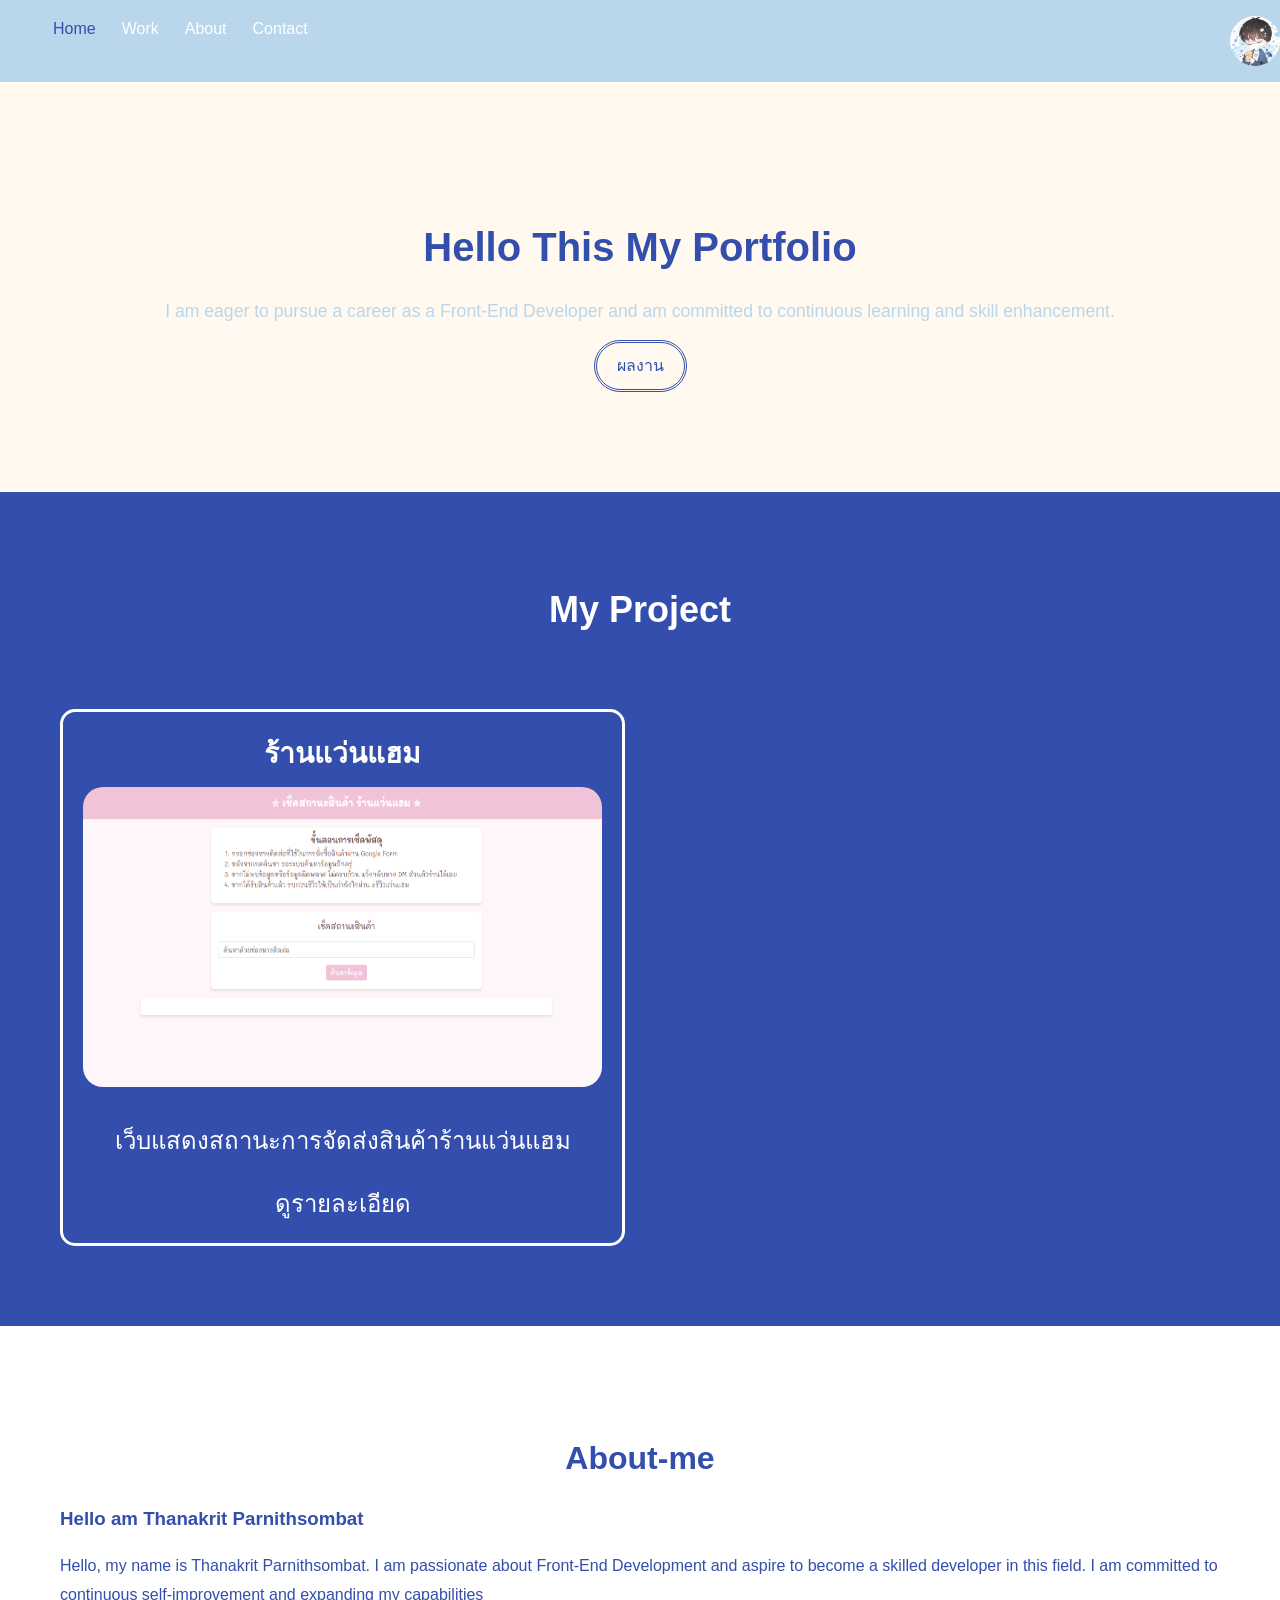
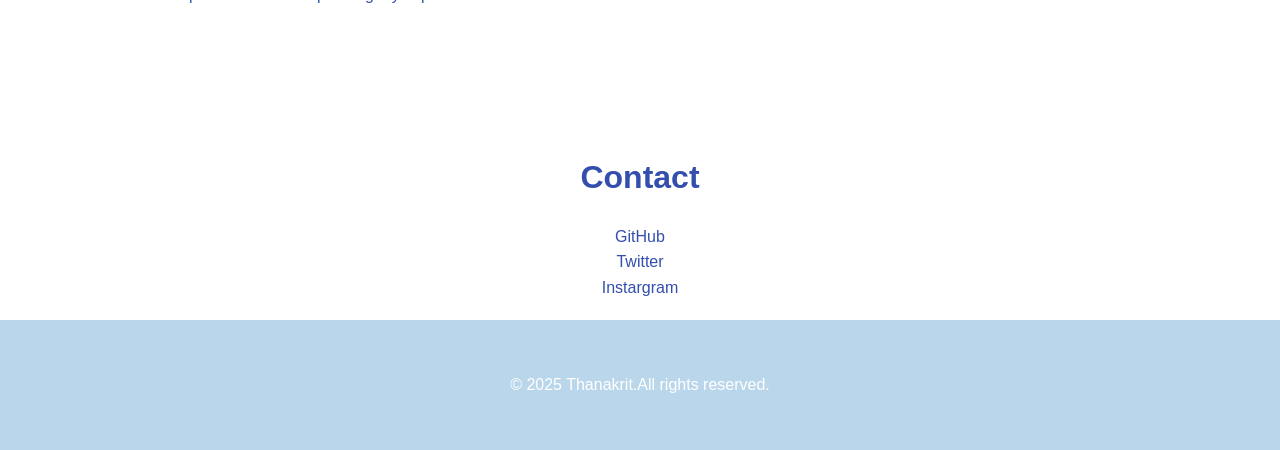
==== commit eefb9639: "Update index.html" ====
--- a/index.html
+++ b/index.html
@@ -42,21 +42,6 @@
                         </div>
                         <p>เว็บแสดงสถานะการจัดส่งสินค้าร้านแว่นแฮม</p>
                         <a href="https://surl.lu/mtkzwb">ดูรายละเอียด</a>
-                    </div>
-                    <div class="project-card">
-                        <h3>ร้านแว่นแฮม2</h3>
-                        <p>เว็บแสดงสถานะการจัดส่งสินค้าร้านแว่นแฮม</p>
-                        <a href="">ดูรายละเอียด</a>
-                    </div>
-                    <div class="project-card">
-                        <h3>ร้านแว่นแฮม2</h3>
-                        <p>เว็บแสดงสถานะการจัดส่งสินค้าร้านแว่นแฮม</p>
-                        <a href="">ดูรายละเอียด</a>
-                    </div>
-                    <div class="project-card">
-                        <h3>ร้านแว่นแฮม2</h3>
-                        <p>เว็บแสดงสถานะการจัดส่งสินค้าร้านแว่นแฮม</p>
-                        <a href="">ดูรายละเอียด</a>
                     </div>
                 </div>
             </div>
@@ -112,4 +97,4 @@
     </script>
     
 </body>
-</html>+</html>
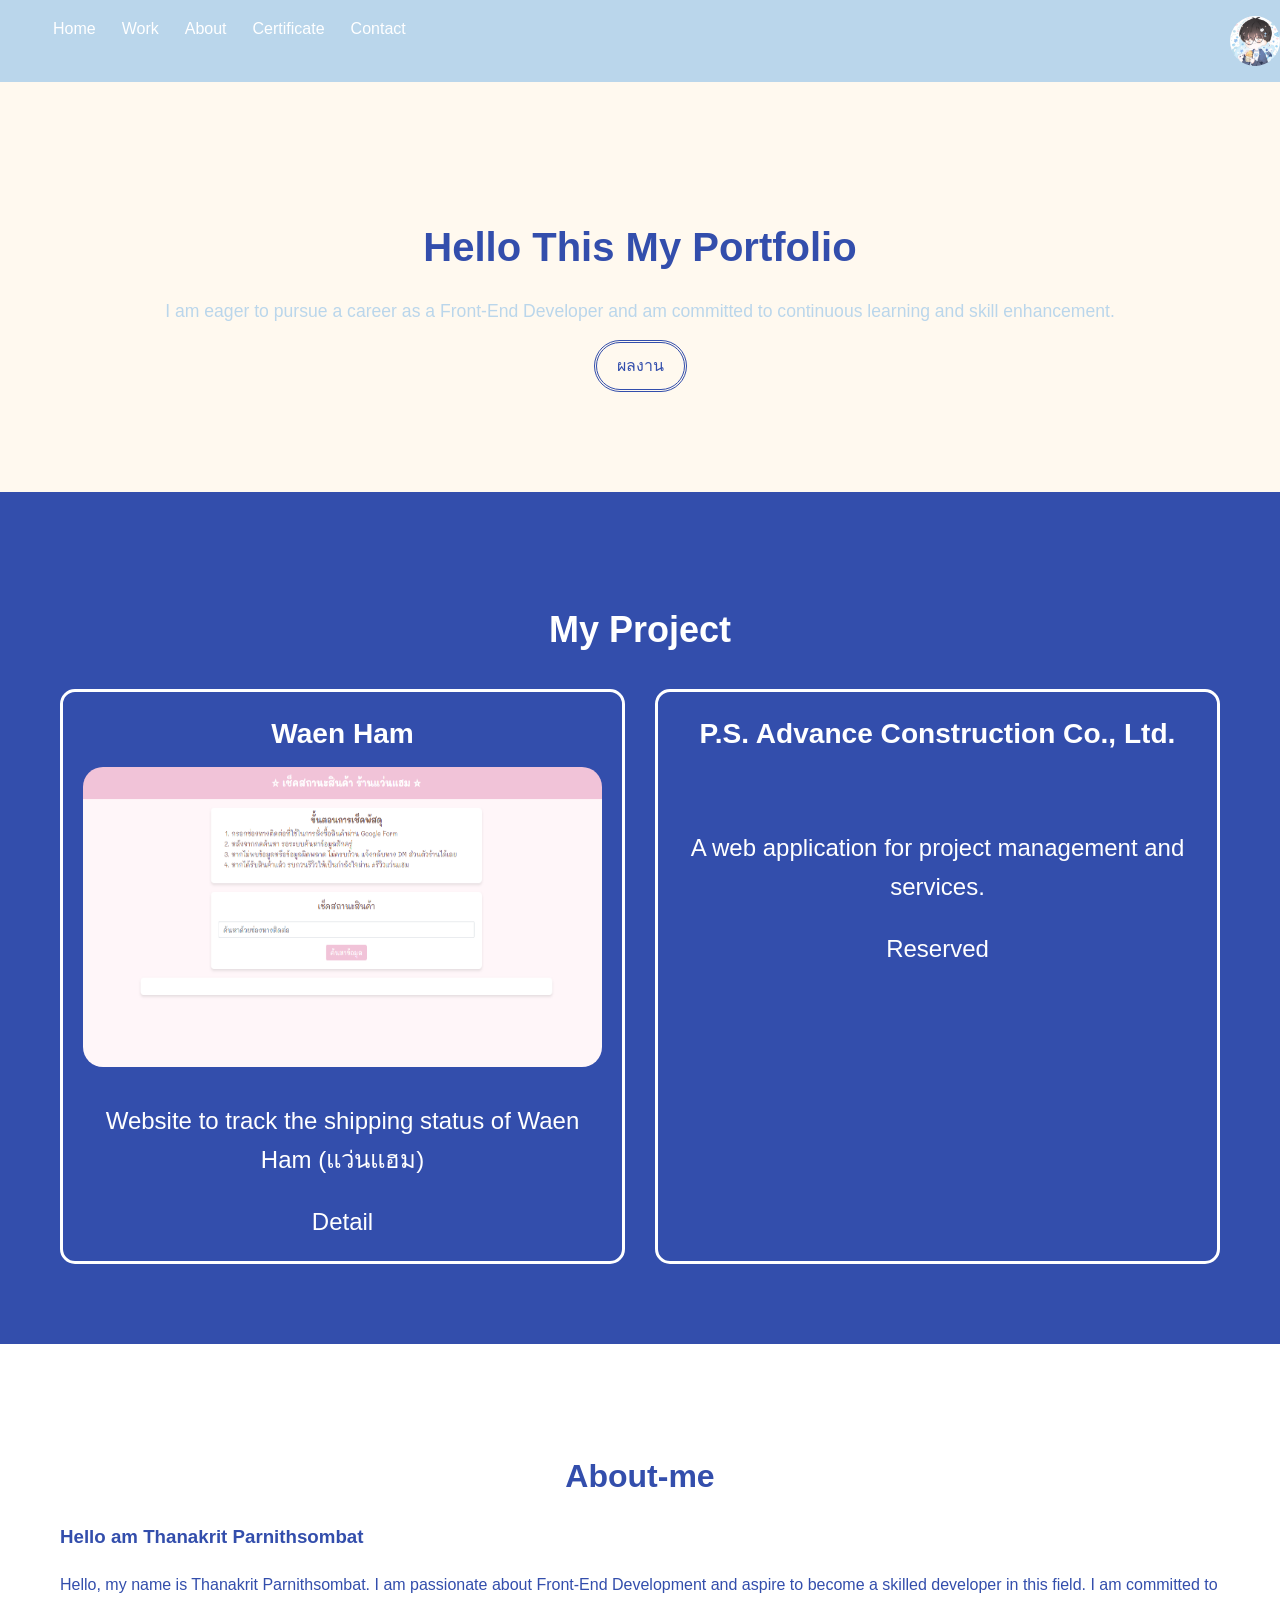
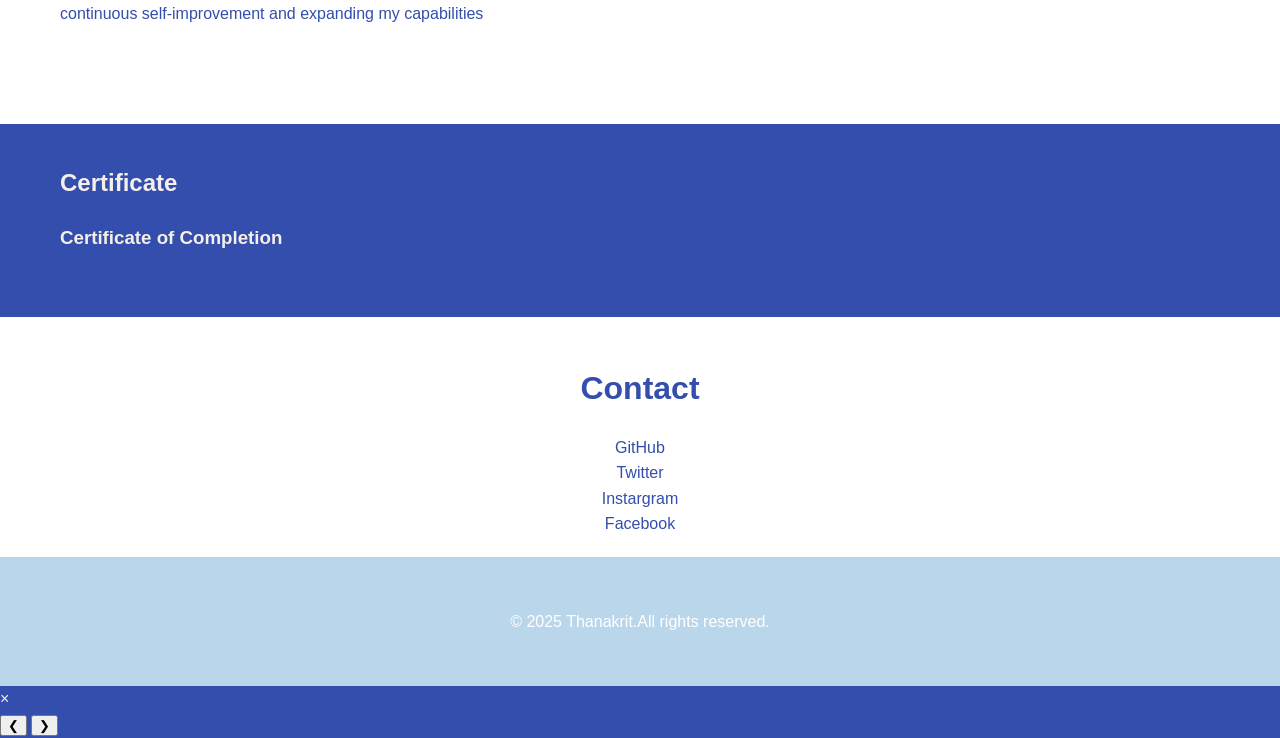
==== commit 72e68ed6: "Update index.html" ====
--- a/index.html
+++ b/index.html
@@ -1,11 +1,13 @@
 <!DOCTYPE html>
 <html lang="en">
+
 <head>
     <meta charset="UTF-8">
     <meta name="viewport" content="width=device-width, initial-scale=1.0">
     <link rel="stylesheet" href="Style.css">
     <title>Portfolio</title>
 </head>
+
 <body>
     <header>
         <nav class="navbar">
@@ -13,6 +15,7 @@
                 <li><a href="#home">Home</a></li>
                 <li><a href="#work">Work</a></li>
                 <li><a href="#about">About</a></li>
+                <li><a href="#Certificate">Certificate</a></li>
                 <li><a href="#contact">Contact</a></li>
                 <div class="icon">
                     <img src="Profile.jpg" alt="">
@@ -22,42 +25,67 @@
     </header>
 
     <main>
-
         <section id="home" class="main-home">
             <div class="container">
                 <h1>Hello This My Portfolio</h1>
-                <p>I am eager to pursue a career as a Front-End Developer and am committed to continuous learning and skill enhancement.</p>
+                <p>I am eager to pursue a career as a Front-End Developer and am committed to continuous learning and
+                    skill enhancement.</p>
                 <a href="#work" class="button">ผลงาน</a>
             </div>
-        </section>  
-    
+        </section>
+
         <section id="work" class="main-work">
-            <h2>My Project</h2>
-            <div class="container">
+            <div class="container">
+                <h2>My Project</h2>
                 <div class="project-grid">
                     <div class="project-card">
-                        <h3>ร้านแว่นแฮม</h3>
+                        <h3>Waen Ham</h3>
                         <div class="project-picture">
-                            <img src="image.png" alt="" >
+                            <img src="image.png" alt="" onclick="showPopup('image.png')" title="Detail">
                         </div>
-                        <p>เว็บแสดงสถานะการจัดส่งสินค้าร้านแว่นแฮม</p>
-                        <a href="https://surl.lu/mtkzwb">ดูรายละเอียด</a>
+                        <p>Website to track the shipping status of Waen Ham (แว่นแฮม)</p>
+                        <a href="https://surl.lu/mtkzwb">Detail</a>
+                    </div>
+                    <div class="project-card">
+                        <h3>P.S. Advance Construction Co., Ltd.</h3>
+                        <div class="project-picture">
+                            <img src="psa1.png" alt="" onclick="showPopup(['psa1.png', 'psa2.png', 'psa3.png'])"
+                                title="Detail">
+                        </div>
+                        <p>A web application for project management and services.</p>
+                        <a href="#">Reserved</a>
                     </div>
                 </div>
             </div>
         </section>
-    
+
         <section id="about" class="main-about">
             <div class="container">
                 <h2>About-me</h2>
                 <h3>Hello am Thanakrit Parnithsombat</h3>
-                <p>Hello, my name is Thanakrit Parnithsombat. 
-                    I am passionate about Front-End Development and aspire to become a 
-                    skilled developer in this field. I am committed to continuous self-improvement 
+                <p>Hello, my name is Thanakrit Parnithsombat.
+                    I am passionate about Front-End Development and aspire to become a
+                    skilled developer in this field. I am committed to continuous self-improvement
                     and expanding my capabilities</p>
             </div>
         </section>
- 
+
+        <section id="Certificate" class="main-certificate">
+            <div class="container">
+                <div class="certificate-grid">
+                    <h2>Certificate</h2>
+                    <div class="certificate-card">
+                        <h3>Certificate of Completion</h3>
+                        <div class="certificate-picture">
+                            <img src="Certificate2.png" alt=""
+                                onclick="showPopup(['Certificate1.png','Certificate2.png','Certificate3.png'])"
+                                title="Detail">
+                        </div>
+                    </div>
+                </div>
+            </div>
+        </section>
+
         <section id="contact" class="main-contact">
             <div class="container">
                 <h2>Contact</h2>
@@ -65,10 +93,10 @@
                     <li><a href="https://github.com/SEAOtter25">GitHub</a></li>
                     <li><a href="https://x.com/_SEA_0tter">Twitter</a></li>
                     <li><a href="https://www.instagram.com/most_th.p/">Instargram</a></li>
+                    <li><a href="https://www.facebook.com/thn.k.vt.pha.nich.smbati">Facebook</a></li>
                 </ul>
             </div>
         </section>
-    
     </main>
 
     <footer>
@@ -77,24 +105,112 @@
         </div>
     </footer>
 
+    <div id="popupOverlay" class="popup-overlay">
+        <span class="popup-close" onclick="closePopup()">&times;</span>
+        <div id="popupContent" class="popup-content">
+        </div>
+        <button id="prevBtn" class="popup-control prev" onclick="changeImage(-1)">&#10094;</button>
+        <button id="nextBtn" class="popup-control next" onclick="changeImage(1)">&#10095;</button>
+    </div>
+
     <script>
-        const navLinks = document.querySelectorAll('.navbar a');
-
-        navLinks.forEach(link => {
-            link.addEventListener('click', function() {
-                navLinks.forEach(otherLink => {
-                    otherLink.parentElement.classList.remove('active');
-                });
-                this.parentElement.classList.add('active');
-            });
-        });
-        document.addEventListener('DOMContentLoaded', () => {
-            const aboutLink = document.querySelector('.navbar li a[href="#home"]');
-            if (aboutLink) {
-                aboutLink.parentElement.classList.add('active');
+        const popupOverlay = document.getElementById('popupOverlay');
+        const popupContent = document.getElementById('popupContent');
+        let currentImageIndex = 0;
+        let imageList = [];
+        let isDragging = false;
+        let startX = 0;
+
+        function showPopup(images) {
+            popupContent.innerHTML = '';
+            imageList = Array.isArray(images) ? images : [images];
+            currentImageIndex = 0;
+            updatePopupImage();
+            popupOverlay.style.display = 'flex';
+
+            const prevBtn = document.getElementById('prevBtn');
+            const nextBtn = document.getElementById('nextBtn');
+            if (imageList.length <= 1) {
+                prevBtn.style.display = 'none';
+                nextBtn.style.display = 'none';
+            } else {
+                prevBtn.style.display = 'block';
+                nextBtn.style.display = 'block';
+            }
+        }
+
+        function closePopup() {
+            popupOverlay.style.display = 'none';
+        }
+
+        function updatePopupImage() {
+            popupContent.innerHTML = '';
+            const img = document.createElement('img');
+            img.src = imageList[currentImageIndex];
+            img.alt = 'ภาพขยาย';
+            img.classList.add('popup-image');
+            popupContent.appendChild(img);
+        }
+
+        function changeImage(n) {
+            currentImageIndex += n;
+            if (currentImageIndex < 0) {
+                currentImageIndex = imageList.length - 1;
+            } else if (currentImageIndex >= imageList.length) {
+                currentImageIndex = 0;
+            }
+            updatePopupImage();
+        }
+
+        popupContent.addEventListener('wheel', (event) => {
+            if (imageList.length > 1) {
+                if (event.deltaY > 0) {
+                    changeImage(1);
+                } else {
+                    changeImage(-1);
+                }
+                event.preventDefault();
+            }
+        });
+
+        popupContent.addEventListener('mousedown', (e) => {
+            if (imageList.length > 1) {
+                isDragging = true;
+                startX = e.clientX;
+                popupContent.style.cursor = 'grab';
+            }
+        });
+
+        popupContent.addEventListener('mouseup', () => {
+            if (isDragging) {
+                isDragging = false;
+                popupContent.style.cursor = 'default';
+            }
+        });
+
+        popupContent.addEventListener('mousemove', (e) => {
+            if (isDragging) {
+                const diffX = startX - e.clientX;
+                const sensitivity = 50;
+                if (diffX > sensitivity) {
+                    changeImage(1);
+                    isDragging = false;
+                    popupContent.style.cursor = 'default';
+                } else if (diffX < -sensitivity) {
+                    changeImage(-1);
+                    isDragging = false;
+                    popupContent.style.cursor = 'default';
+                }
+            }
+        });
+
+        popupContent.addEventListener('mouseleave', () => {
+            if (isDragging) {
+                isDragging = false;
+                popupContent.style.cursor = 'default';
             }
         });
     </script>
-    
 </body>
+
 </html>
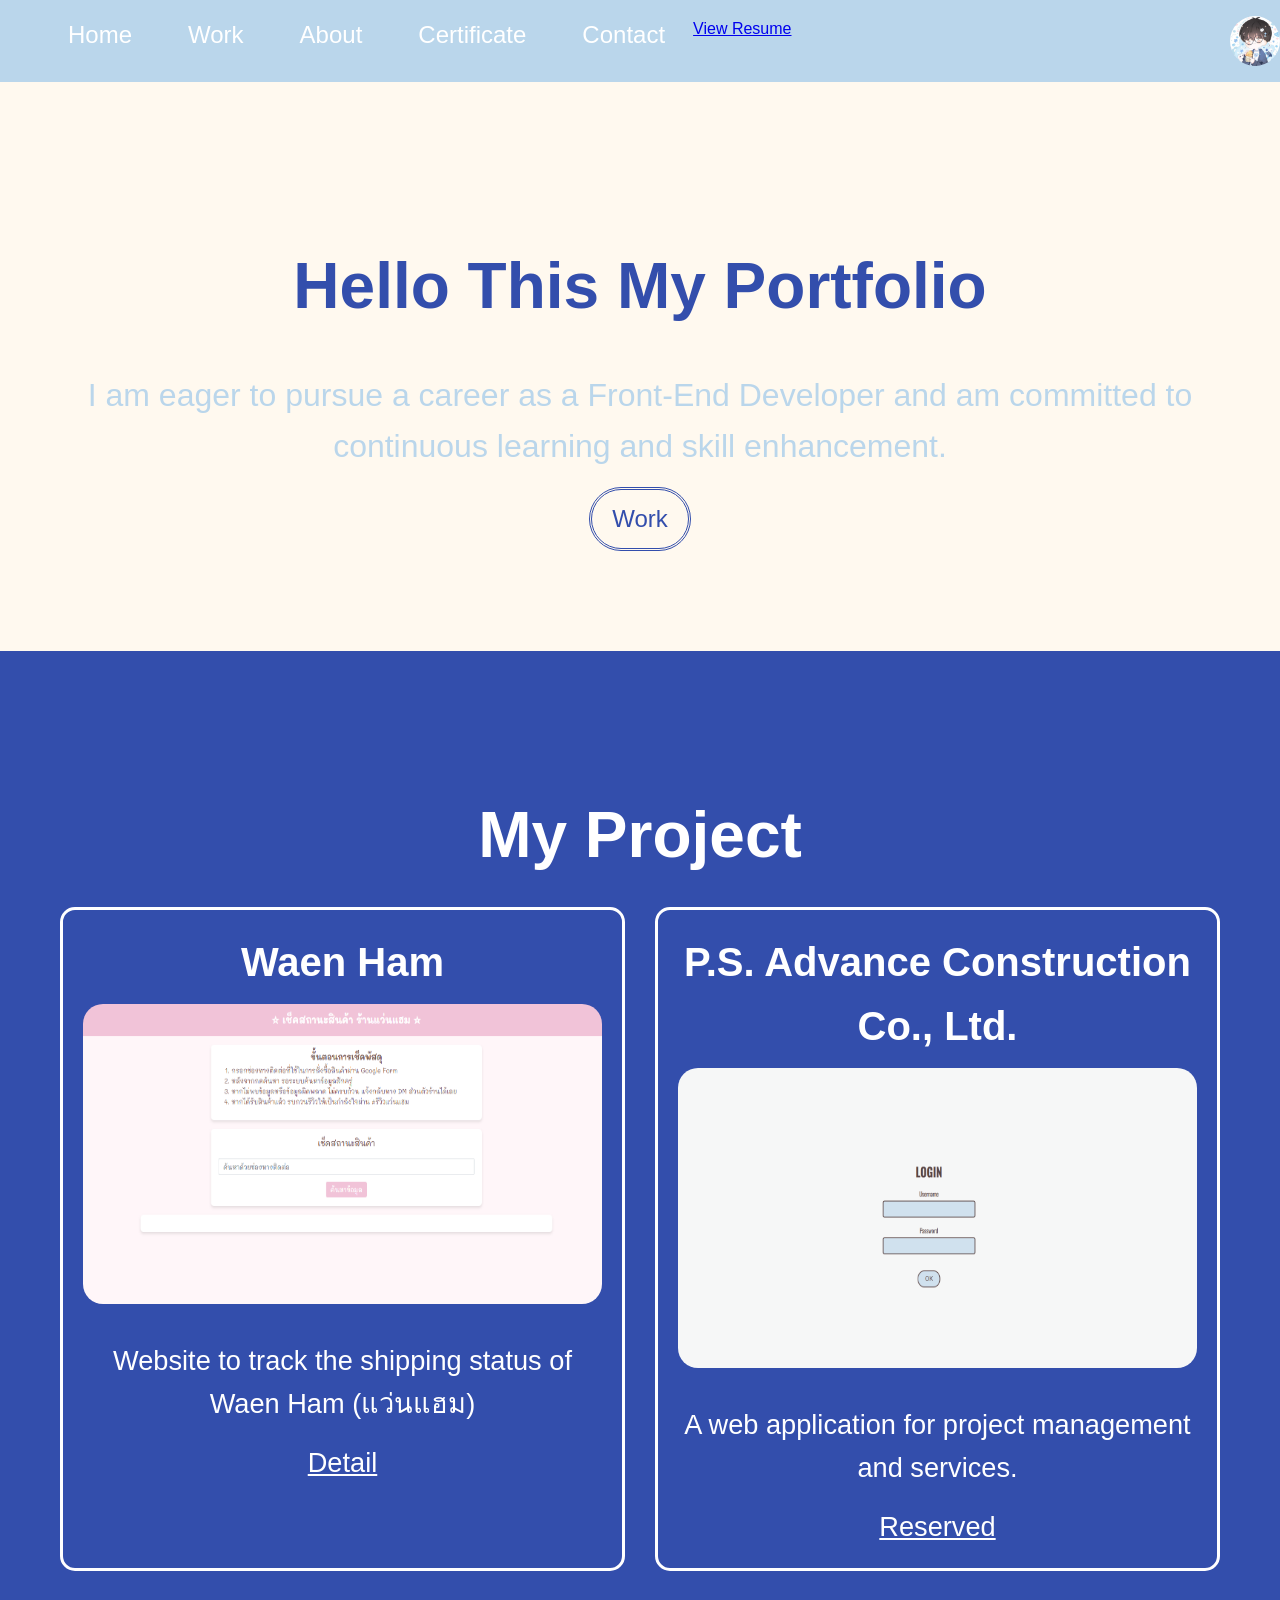
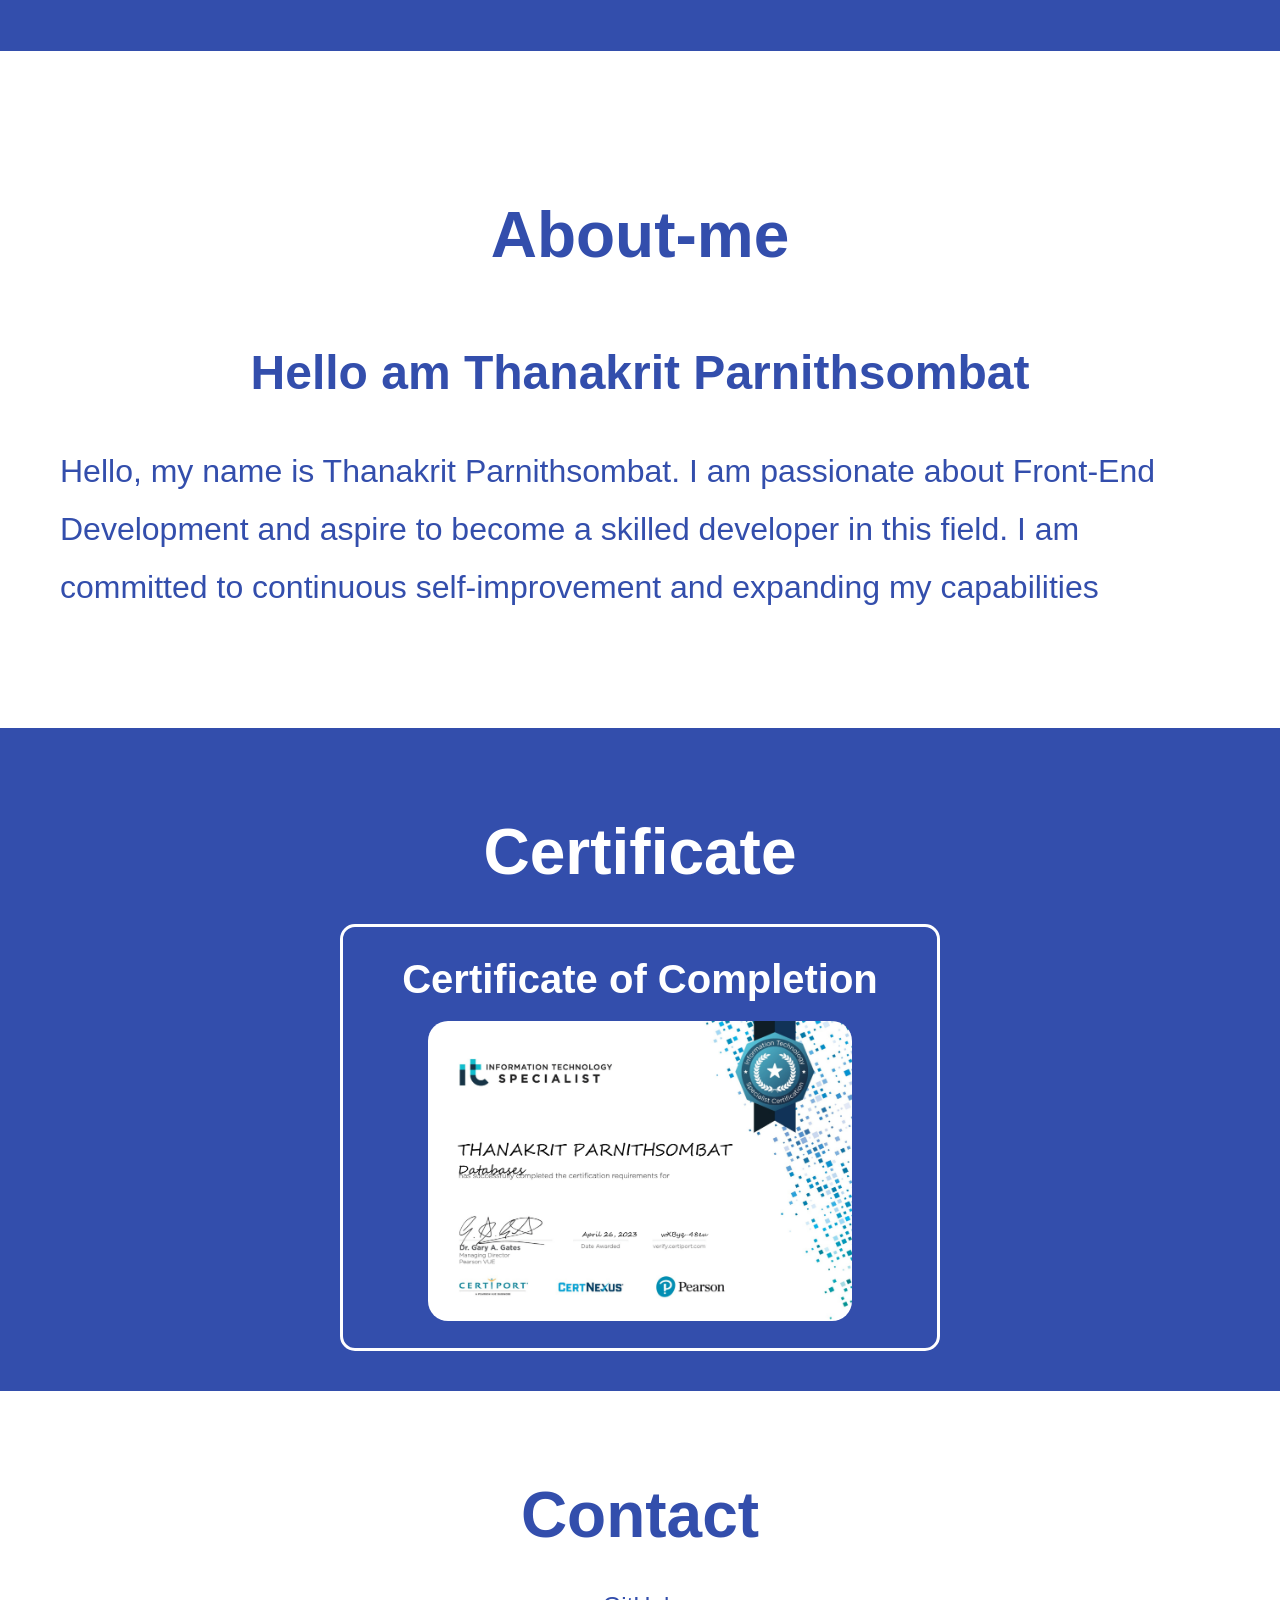
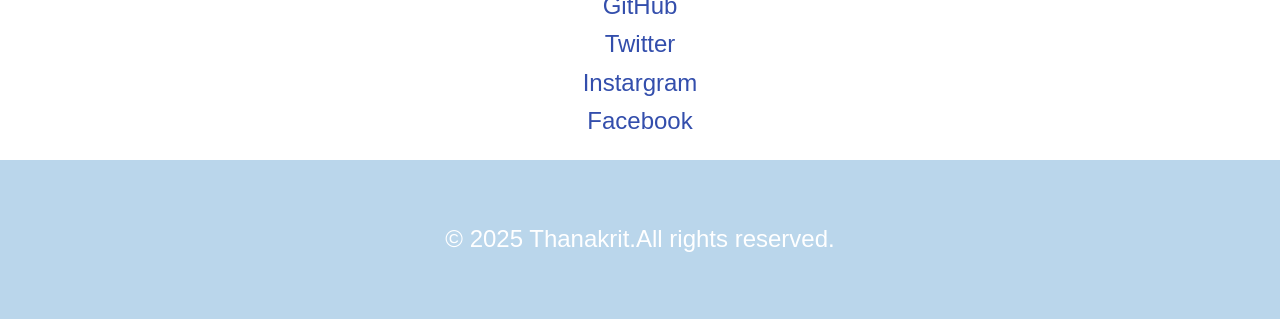
==== commit 3937b025: "Update index.html" ====
--- a/index.html
+++ b/index.html
@@ -11,12 +11,15 @@
 <body>
     <header>
         <nav class="navbar">
-            <ul>
+            <ul>        
                 <li><a href="#home">Home</a></li>
                 <li><a href="#work">Work</a></li>
                 <li><a href="#about">About</a></li>
                 <li><a href="#Certificate">Certificate</a></li>
                 <li><a href="#contact">Contact</a></li>
+                <div class="Resume">
+                    <a href="#" onclick="showPopup('Resume.png')">View Resume</a>
+                </div>
                 <div class="icon">
                     <img src="Profile.jpg" alt="">
                 </div>
@@ -30,7 +33,7 @@
                 <h1>Hello This My Portfolio</h1>
                 <p>I am eager to pursue a career as a Front-End Developer and am committed to continuous learning and
                     skill enhancement.</p>
-                <a href="#work" class="button">ผลงาน</a>
+                <a href="#work" class="button">Work</a>
             </div>
         </section>
 
--- a/Style.css
+++ b/Style.css
@@ -1,4 +1,4 @@
-*{
+* {
     box-sizing: border-box;
 }
 
@@ -29,7 +29,7 @@
 .navbar ul {
     list-style: none;
     margin: 0;
-    display:flex;
+    display: flex;
 }
 
 .navbar ul li {
@@ -41,6 +41,11 @@
     text-decoration: none;
     border-radius: 5px;
     background-color: 0.3s ease;
+    padding: 10px 15px;
+    font-size: 1.5rem;
+    font-weight: 500;
+    transition: background-color 0.3s ease, color 0.3s ease;
+    border-radius: 50px; 
 }
 
 .navbar ul li a:hover {
@@ -48,14 +53,14 @@
 }
 
 .navbar ul li.active a {
-    color:#334eac;
+    color: #334eac;
 }
 
 .icon {
     margin-left: auto;
 }
 
-.icon img{
+.icon img {
     display: grid;
     width: 50px;
     height: 50px;
@@ -63,7 +68,7 @@
     text-align: right;
 }
 
-.main-home { 
+.main-home {
     background-color: #fff9ef;
     padding: 80px 0;
     text-align: center;
@@ -71,14 +76,14 @@
 
 .main-home h1 {
     color: #334eac;
-    font-size: 2.5rem;
+    font-size: 4rem;
     margin-bottom: 15px;
 }
 
 .main-home p {
-    font-size: 1.1rem;
+    font-size: 2rem;
     color: #bad6eb;
-    margin-bottom: 15px;    
+    margin-bottom: 15px;
 }
 
 .button {
@@ -87,9 +92,10 @@
     color: #334eac;
     padding: 10px 20px;
     text-decoration: none;
-    border-style:double;
+    border-style: double;
     border-radius: 50px;
     border-color: #334eac;
+    font-size: 1.5rem;
 }
 
 .button:hover {
@@ -104,7 +110,21 @@
     padding: 60px 0;
     color: #ffffff;
     text-align: center;
-    font-size: 1.5rem;
+}
+
+.main-certificate h2,
+.main-work h2 {
+    text-align: center;
+    margin-bottom: 20px;
+    font-size: 4rem;
+    color: #ffffff;
+}
+
+.main-certificate p,
+.main-work p {
+    font-size: 5rem;
+    color: #ffffff;
+    margin-bottom: 15px;
 }
 
 .main-contact h2,
@@ -112,8 +132,8 @@
 .main-more h2 {
     text-align: center;
     margin-bottom: 20px;
-    font-size: 2rem;
-    color:#334eac;
+    font-size: 4rem;
+    color: #334eac;
 }
 
 .project-grid {
@@ -135,22 +155,24 @@
     color: #ffffff;
     margin-top: 0;
     margin-bottom: 10px;
+    font-size: 2.5rem;
 }
 
 .project-card p {
     color: #ffffff;
+    font-size: 1.7rem;
 }
 
 .project-card a {
-    text-decoration: none;
-    color: #ffffff;
+    color: #ffffff;
+    font-size: 1.7rem;
 }
 
 .project-card a:hover {
     color: #bad6eb;
 }
 
-.project-picture img{
+.project-picture img {
     border-radius: 20px;
     max-width: 100%;
     height: 300px;
@@ -163,20 +185,35 @@
     color: #334eac;
 }
 
+.main-about h3 {
+    text-align: center;
+    margin-bottom: 20px;
+    font-size: 3rem;
+}
+
 .main-about .container p {
     line-height: 1.8;
+    font-size: 2rem;
+}
+
+.certificate-picture img {
+    border-radius: 20px;
+    max-width: 100%;
+    height: 300px;
+    text-align: center;
 }
 
 footer {
     background-color: #bad6eb;
     color: #ffffff;
     text-align: center;
-    padding: 1rem ;
+    padding: 1rem;
     bottom: 0;
     width: 100%;
-}
-
-.main-contact ul{
+    font-size: 1.5rem;
+}
+
+.main-contact ul {
     list-style: none;
     padding: 0;
     margin: 0;
@@ -184,9 +221,10 @@
     text-align: center;
 }
 
-.main-contact ul li a{
+.main-contact ul li a {
     text-decoration: none;
-    color: #334eac
+    color: #334eac;
+    font-size: 1.5rem;
 }
 
 .main-contact {
@@ -195,4 +233,61 @@
 
 .main-contact ul li a:hover {
     color: #bad6eb;
-}+}
+
+.certificate-card {
+    background-color: #334eac;
+    border-color: #ffffff;
+    border-style: solid;
+    padding: 20px;
+    border-radius: 15px;
+    text-align: center;
+    margin: 0 auto;
+    max-width: 600px;
+    margin-bottom: 20px;
+}
+
+.certificate-card h3 {
+    color: #ffffff;
+    margin-top: 0;
+    margin-bottom: 10px;
+    font-size: 2.5rem;
+}
+/* popup */
+
+.popup-overlay {
+    position: fixed;
+    top: 0;
+    left: 0;
+    width: 100%;
+    height: 100%;
+    background-color: rgba(0, 0, 0, 0.8);
+    display: none;
+    justify-content: center;
+    align-items: center;
+    z-index: 1000;
+}
+
+.popup-content {
+    display: flex;
+    flex-direction: column;
+    align-items: center;
+}
+
+.popup-image {
+    max-width: 90%;
+    max-height: 80%;
+    margin-bottom: 10px;
+    display: block;
+    border-radius: 20px;
+}
+
+.popup-close {
+    position: absolute;
+    top: 20px;
+    right: 30px;
+    color: #fff;
+    font-size: 30px;
+    font-weight: bold;
+    cursor: pointer;
+}
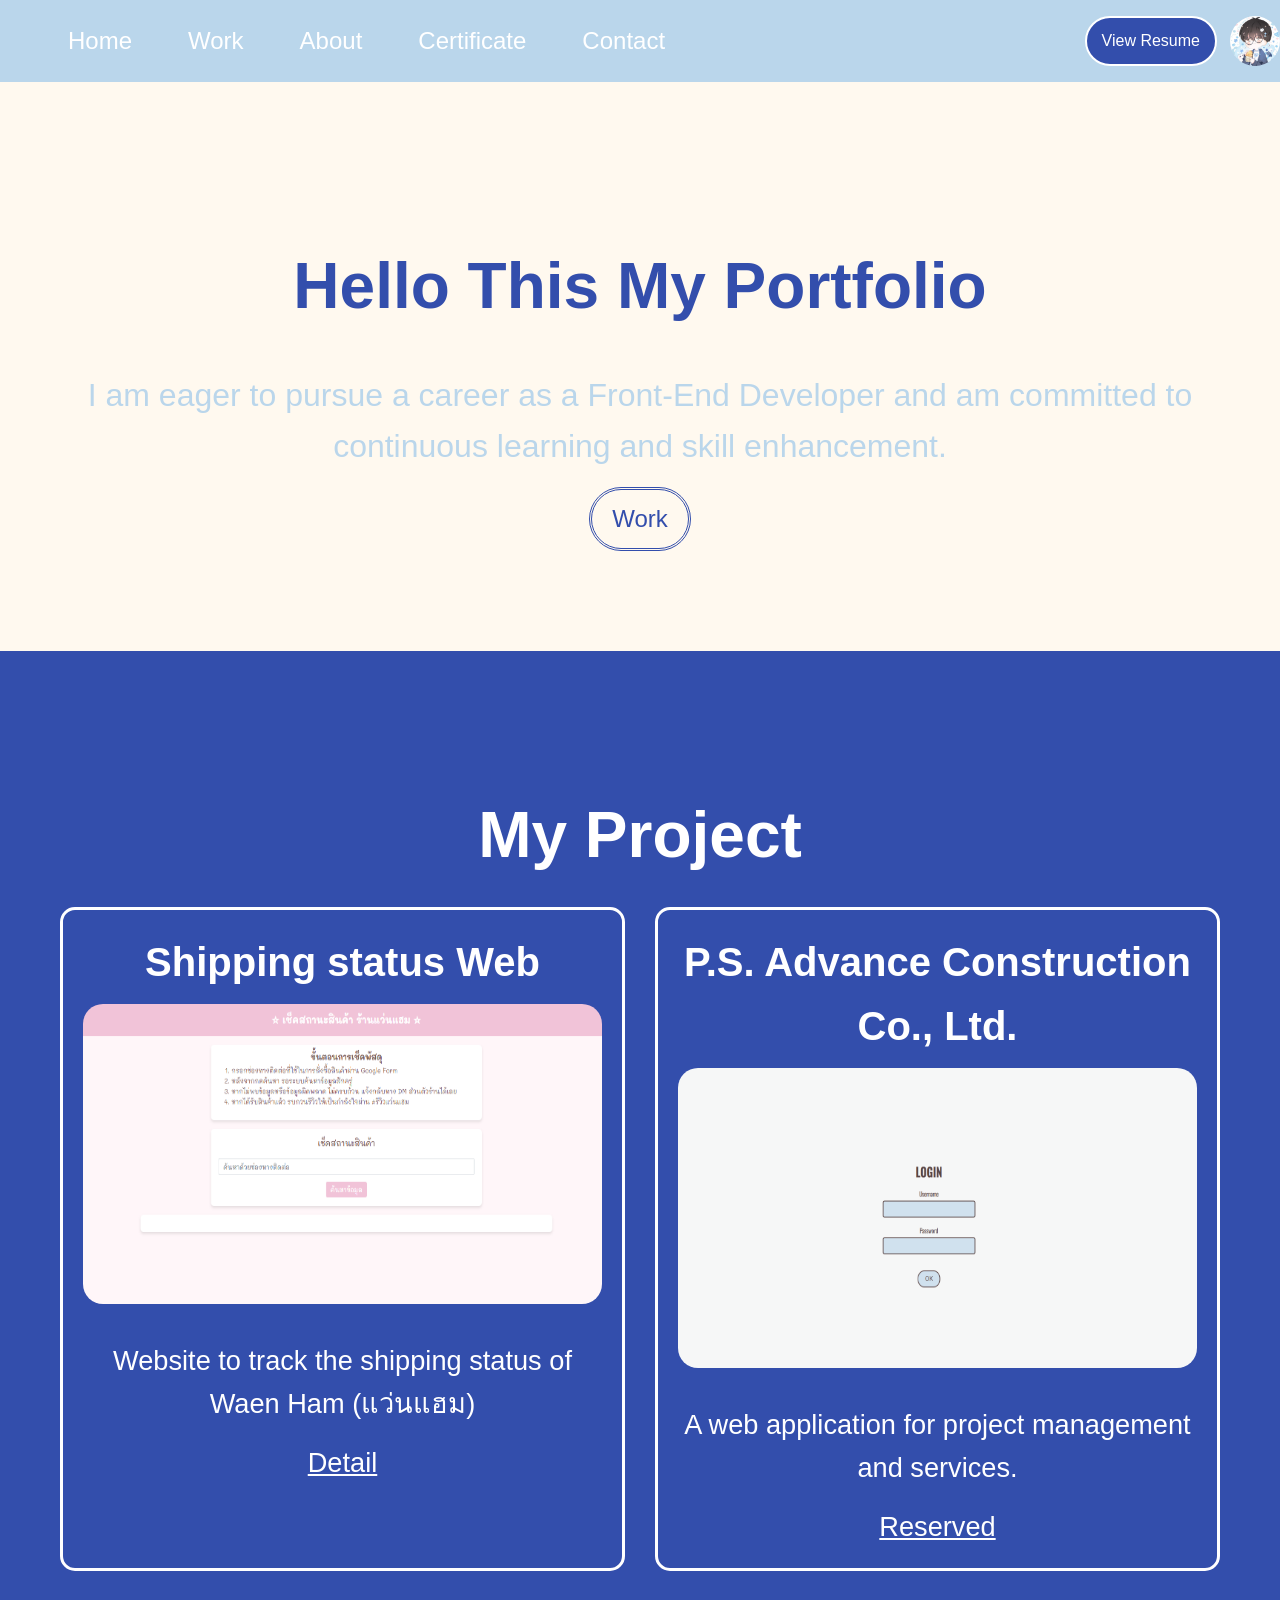
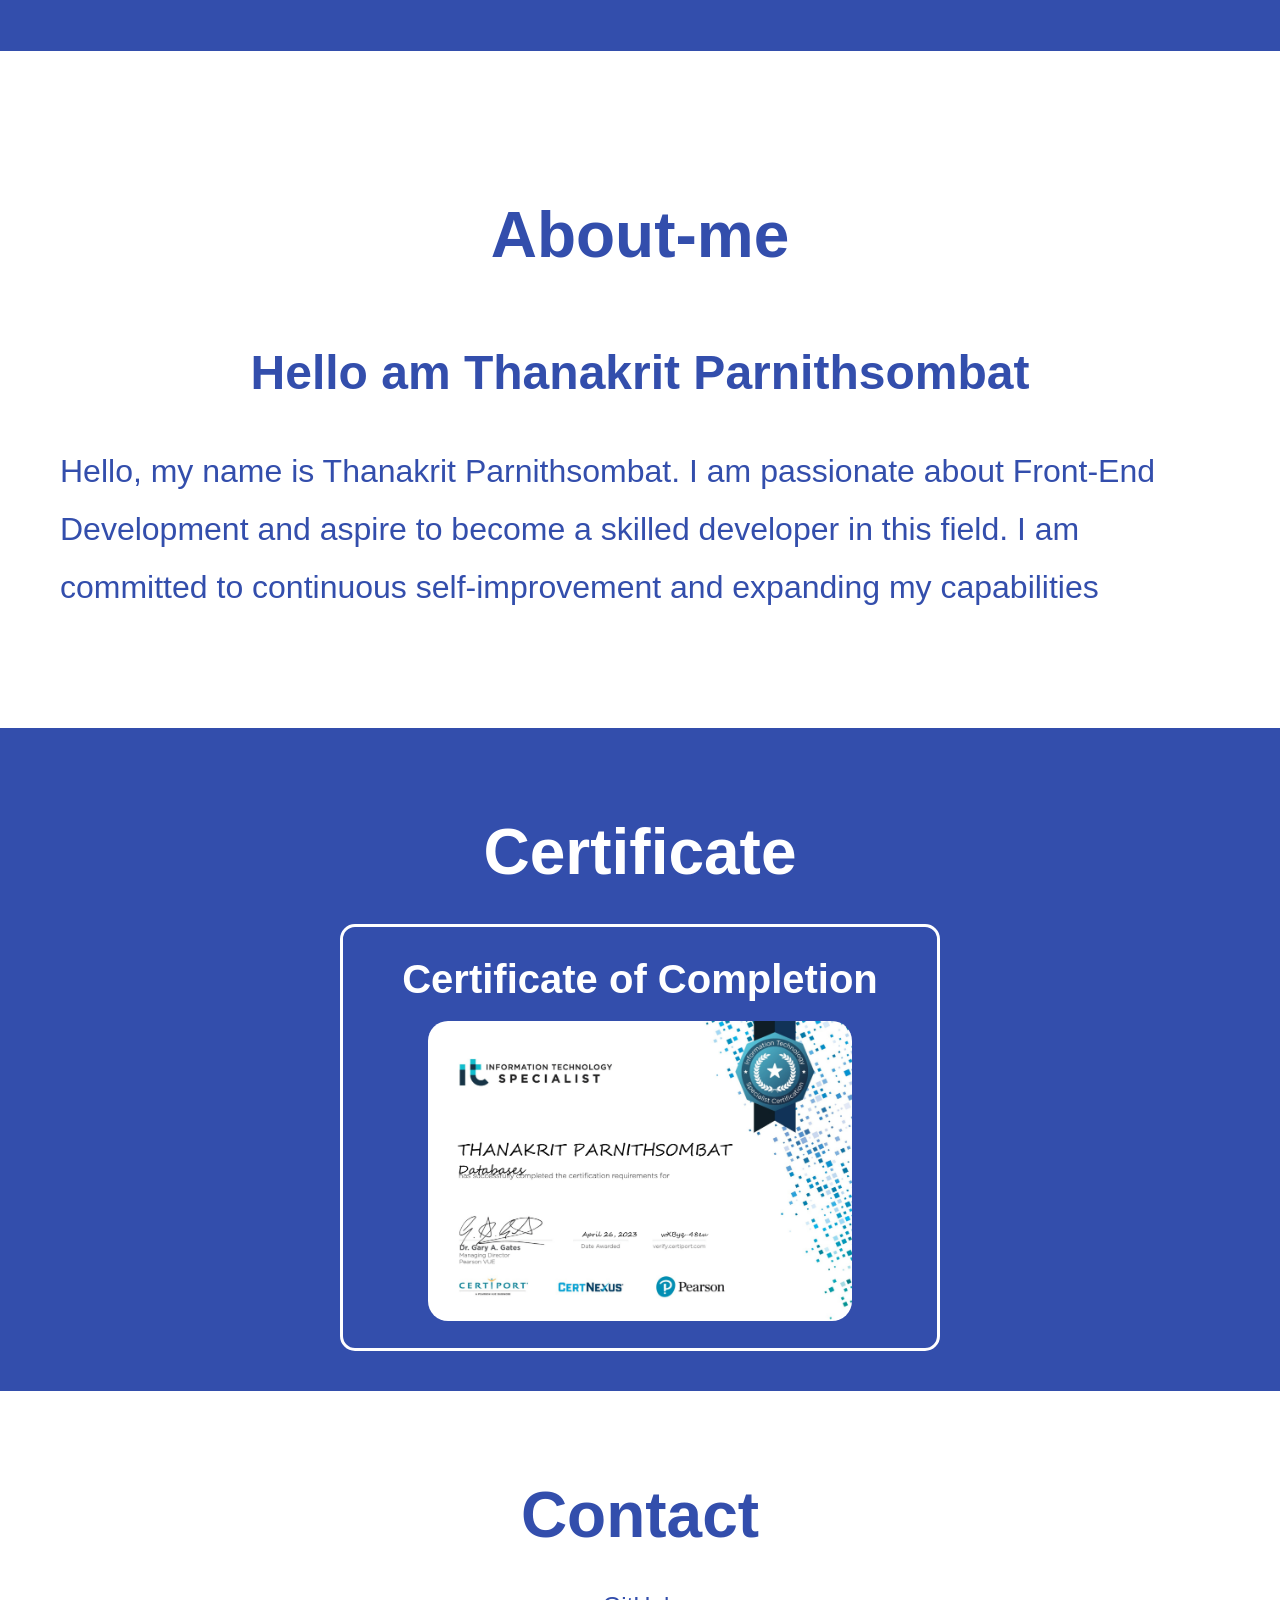
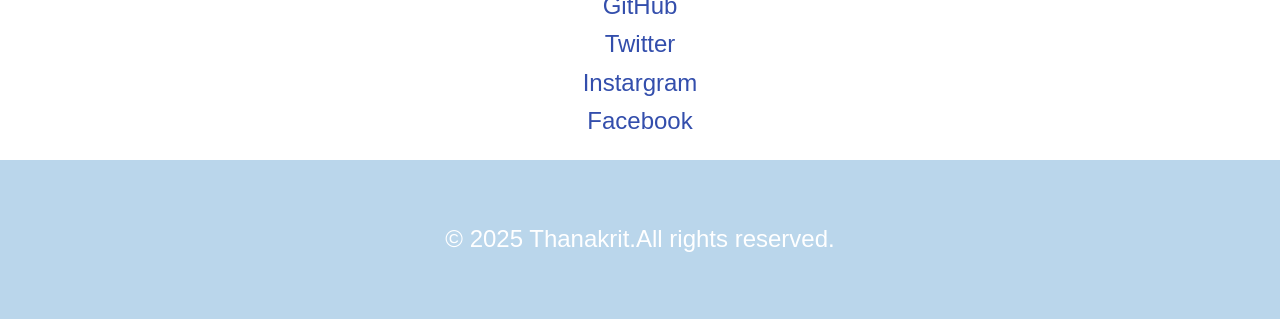
==== commit 8f0ae192: "Update index.html" ====
--- a/index.html
+++ b/index.html
@@ -42,7 +42,7 @@
                 <h2>My Project</h2>
                 <div class="project-grid">
                     <div class="project-card">
-                        <h3>Waen Ham</h3>
+                        <h3>Shipping status Web</h3>
                         <div class="project-picture">
                             <img src="image.png" alt="" onclick="showPopup('image.png')" title="Detail">
                         </div>
--- a/Style.css
+++ b/Style.css
@@ -1,3 +1,4 @@
+/* Resetting default browser styles */
 * {
     box-sizing: border-box;
 }
@@ -29,27 +30,28 @@
 .navbar ul {
     list-style: none;
     margin: 0;
-    display: flex;
+    display: flex; /* Ensure items are laid out in a row */
+    align-items: center; /* Vertically align items in the center */
 }
 
 .navbar ul li {
-    margin: 0 13px
+    margin: 0 13px;
 }
 
 .navbar ul li a {
     color: #ffffff;
     text-decoration: none;
-    border-radius: 5px;
-    background-color: 0.3s ease;
+    border-radius: 50px;
+    background-color: transparent; /* Removed initial background */
     padding: 10px 15px;
     font-size: 1.5rem;
     font-weight: 500;
     transition: background-color 0.3s ease, color 0.3s ease;
-    border-radius: 50px; 
 }
 
 .navbar ul li a:hover {
     color: #334eac;
+    background-color: #ffffff; /* Added background on hover */
 }
 
 .navbar ul li.active a {
@@ -57,15 +59,38 @@
 }
 
 .icon {
-    margin-left: auto;
+    margin-left: 13px;
 }
 
 .icon img {
-    display: grid;
+    display: block;
     width: 50px;
     height: 50px;
     border-radius: 50px;
     text-align: right;
+}
+
+.Resume a {
+    display: flex;
+    color: #ffffff;
+    text-decoration: none;
+    border-radius: 50px;
+    background-color: #334eac;
+    padding: 10px 15px;
+    font-size: 1rem;
+    font-weight: 500;
+    transition: background-color 0.3s ease, color 0.3s ease, border-color 0.3s ease; /* Added border-color transition */
+    border: 2px solid #ffffff;
+}
+
+.Resume a:hover {
+    background-color: #ffffff;
+    color: #334eac;
+    border-color: #334eac;
+}
+
+.Resume {
+    margin-left: auto;
 }
 
 .main-home {
@@ -253,8 +278,8 @@
     margin-bottom: 10px;
     font-size: 2.5rem;
 }
+
 /* popup */
-
 .popup-overlay {
     position: fixed;
     top: 0;
@@ -275,8 +300,8 @@
 }
 
 .popup-image {
-    max-width: 90%;
-    max-height: 80%;
+    max-width: 45%;
+    max-height: 45%;
     margin-bottom: 10px;
     display: block;
     border-radius: 20px;
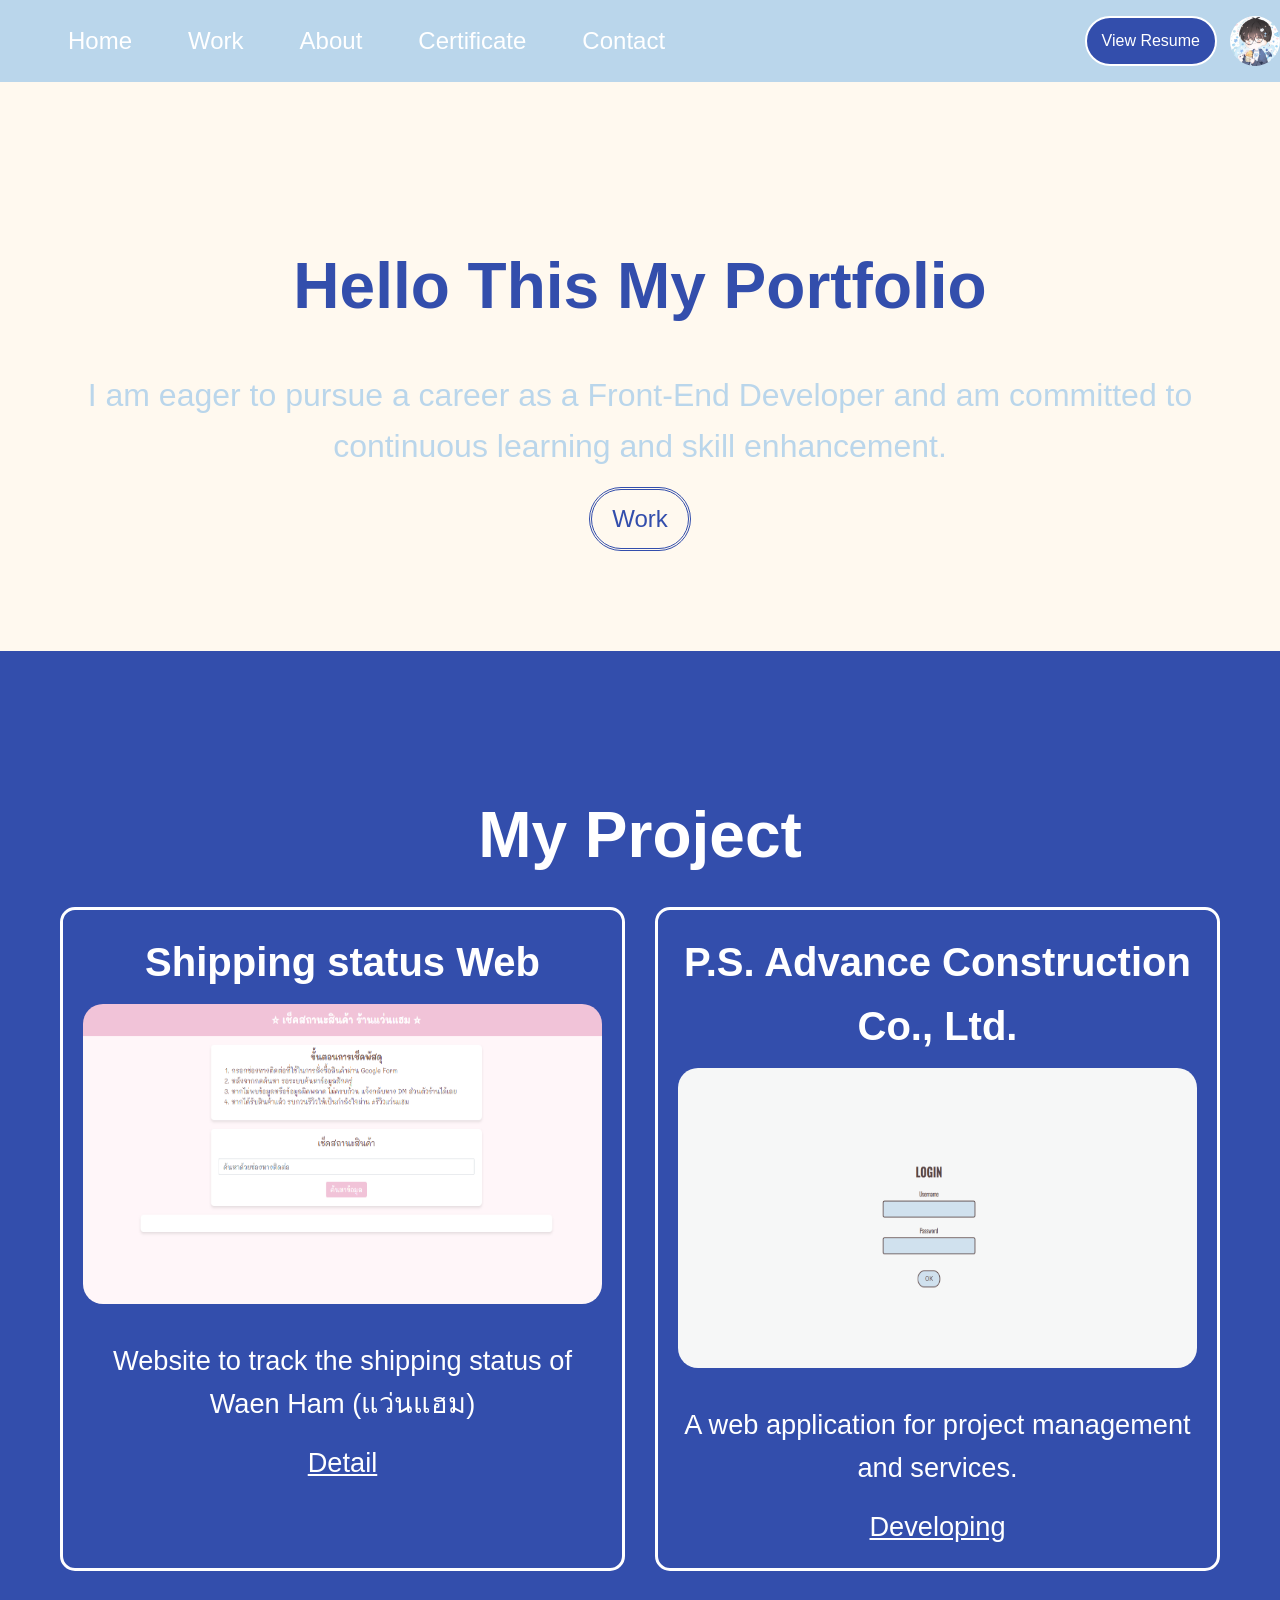
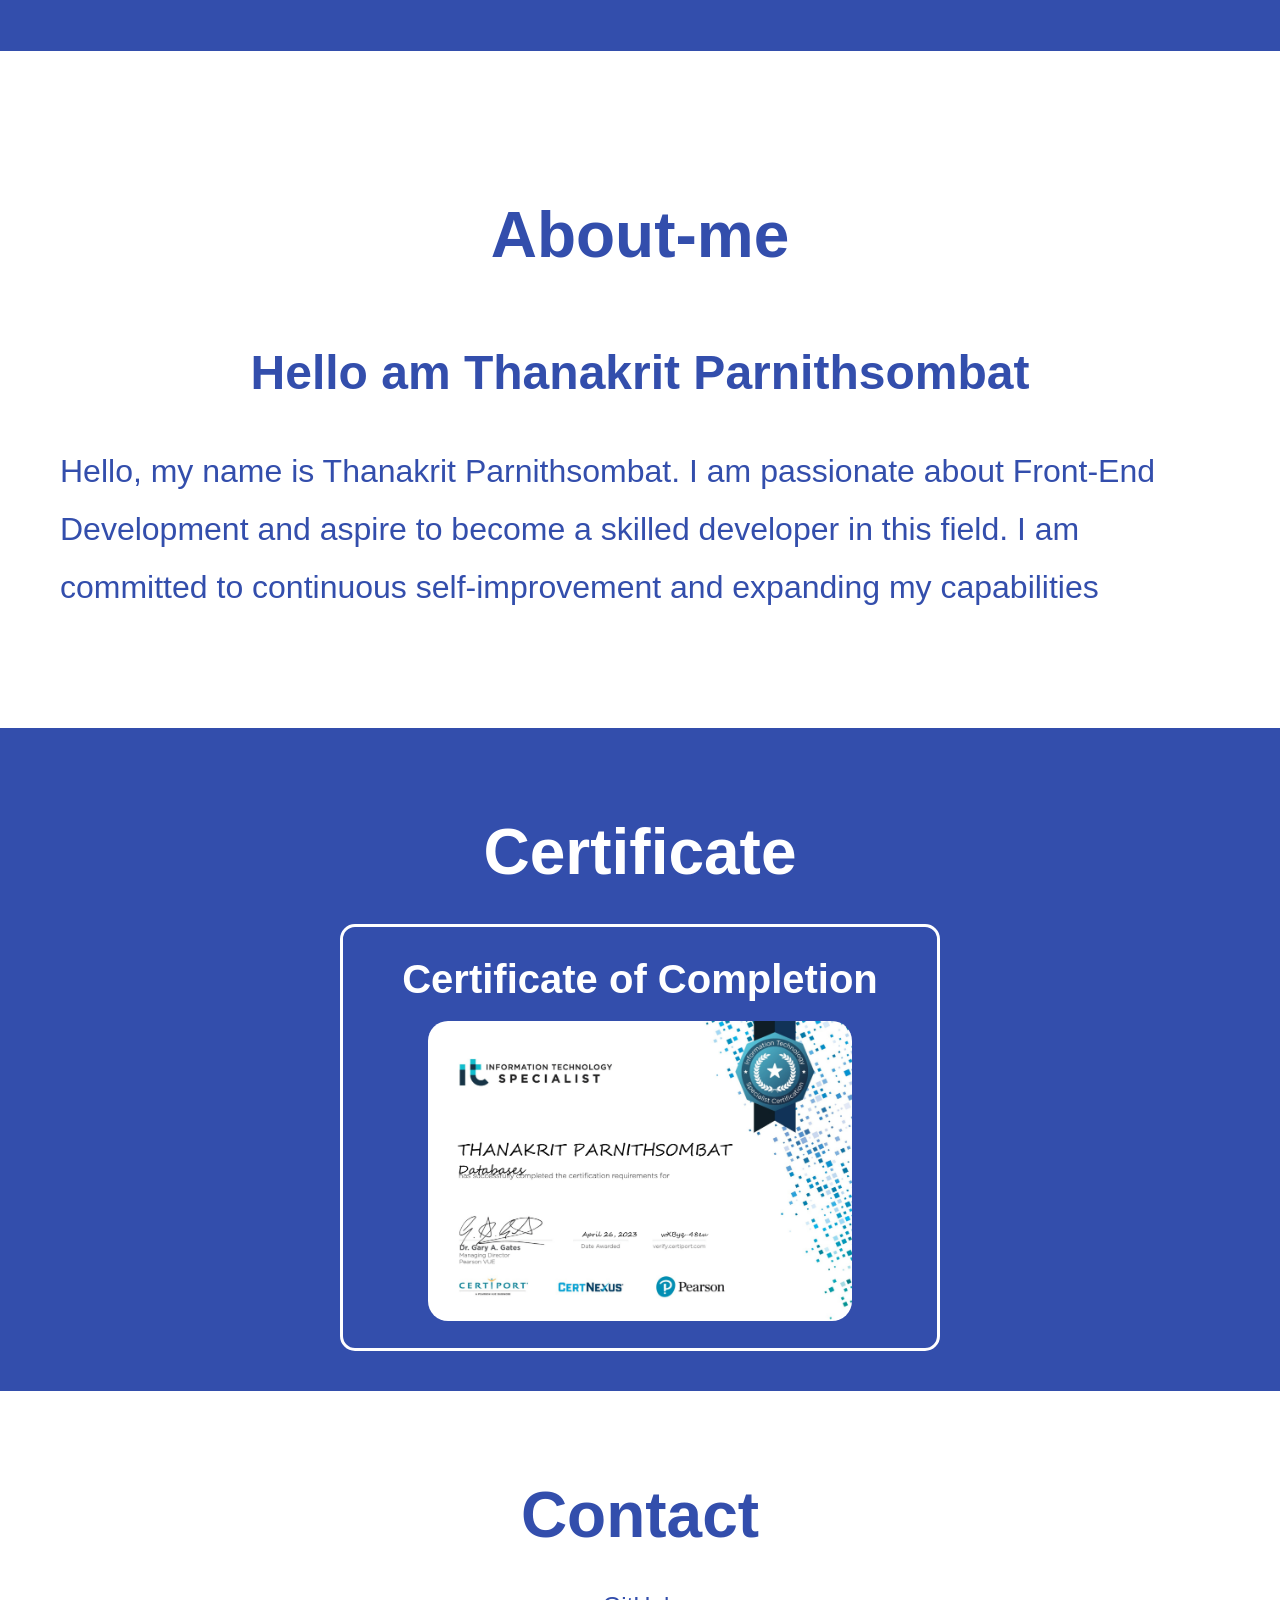
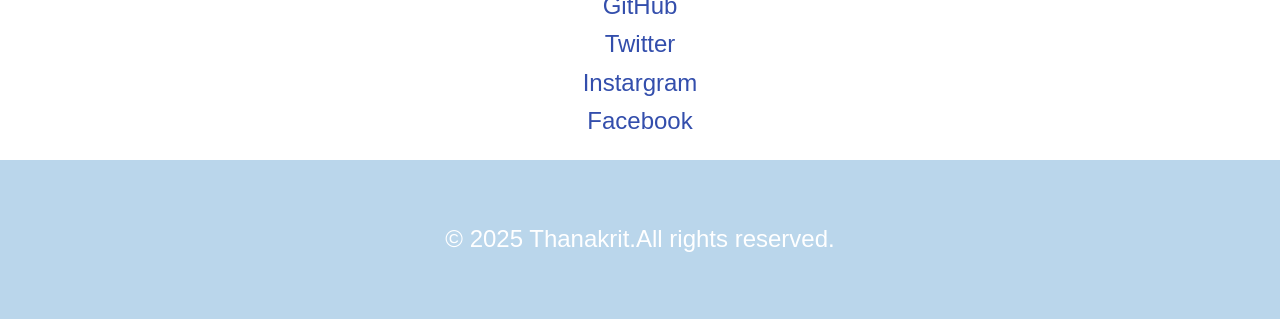
==== commit 9a86a8ab: "Update index.html" ====
--- a/index.html
+++ b/index.html
@@ -56,7 +56,7 @@
                                 title="Detail">
                         </div>
                         <p>A web application for project management and services.</p>
-                        <a href="#">Reserved</a>
+                        <a href="#">Developing</a>
                     </div>
                 </div>
             </div>
